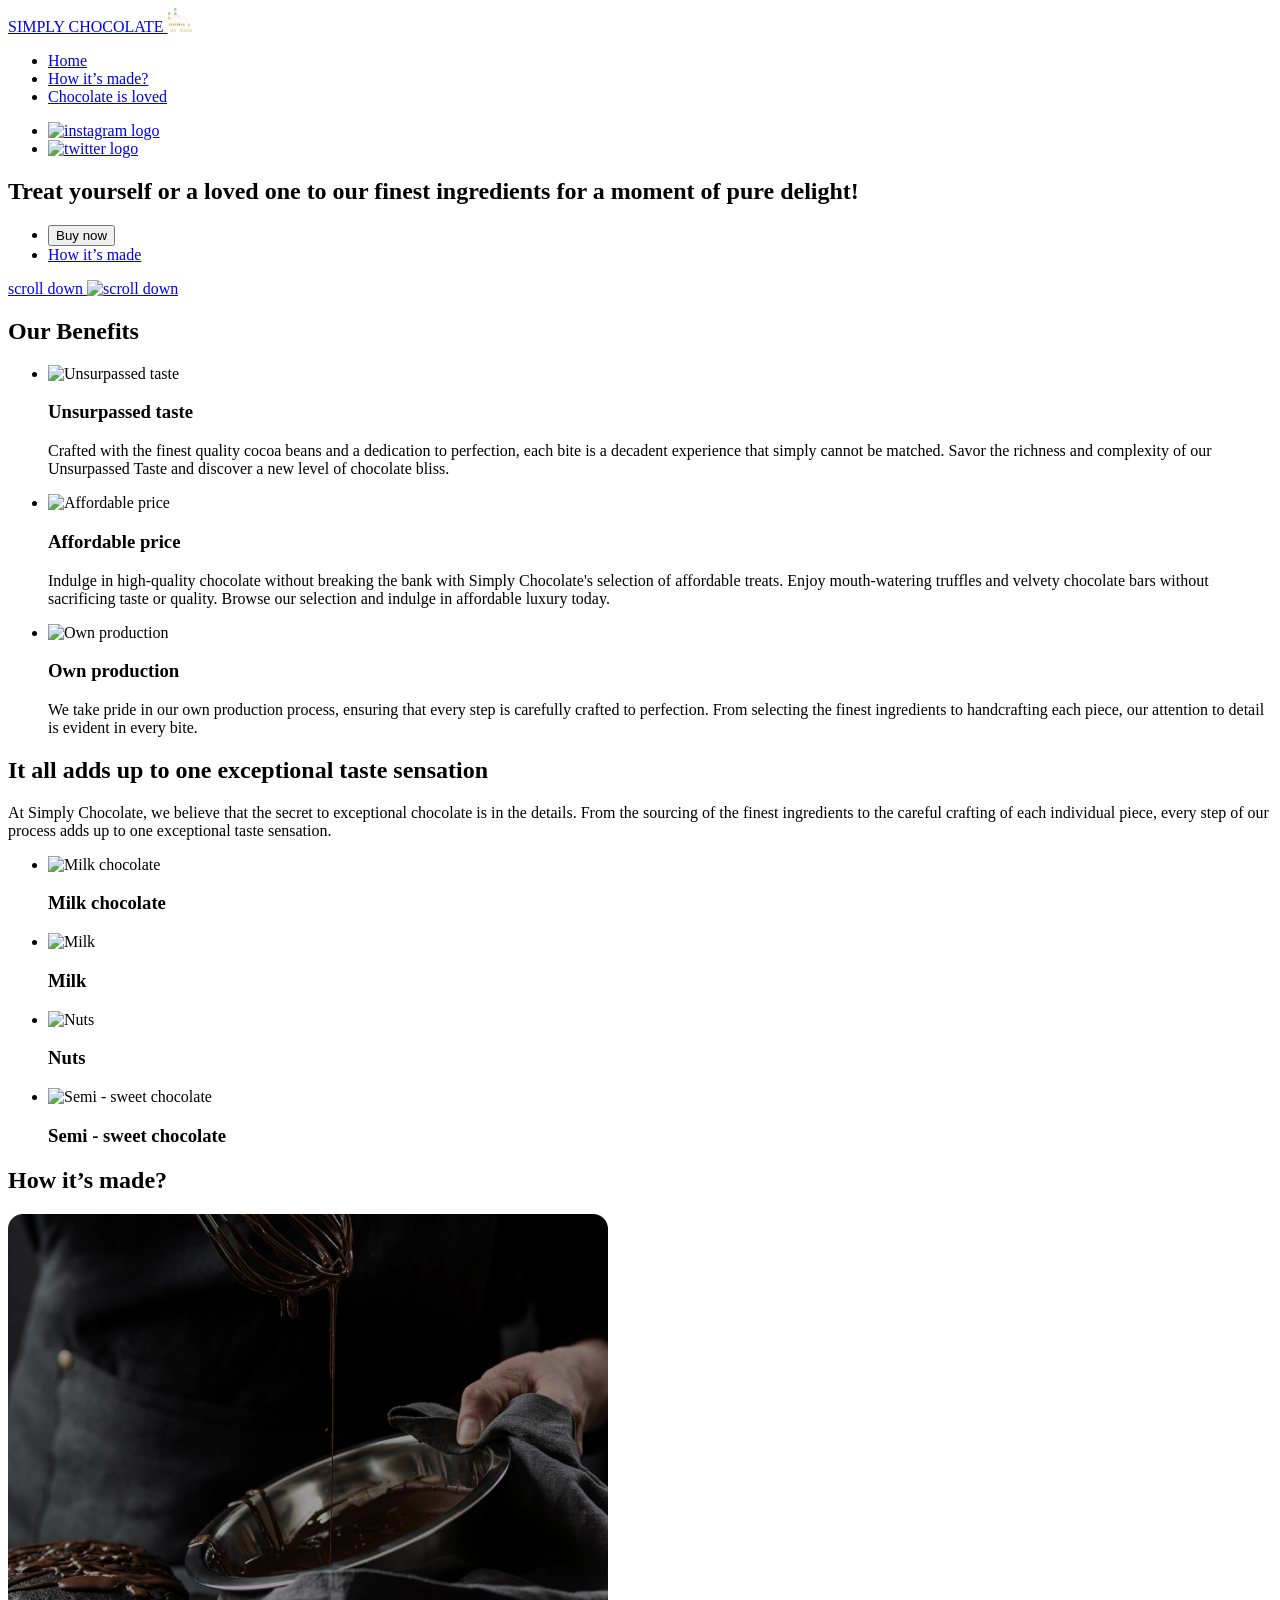
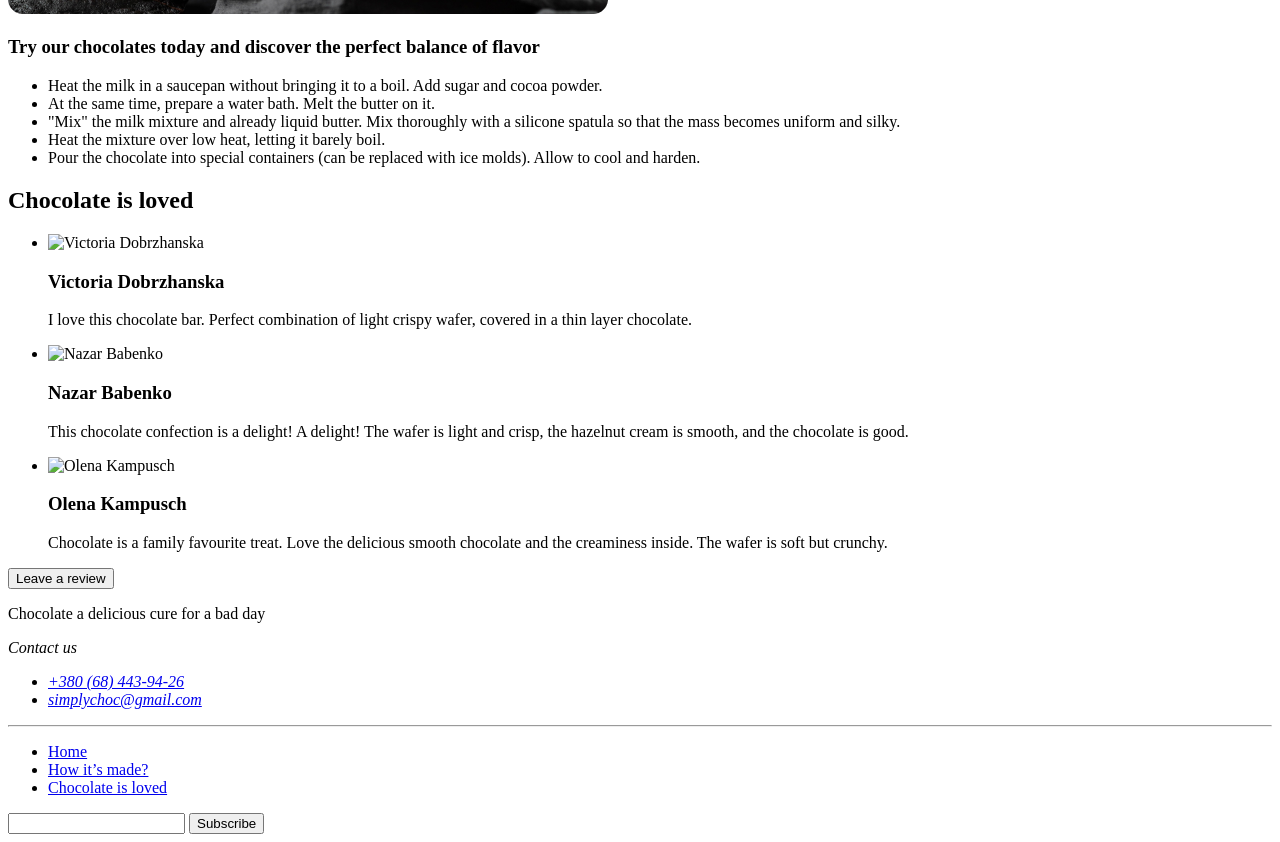
==== index.html @ 52717687 "init" ====
<!DOCTYPE html>
<html lang="en">
<head>
    <meta charset="UTF-8">
    <meta name="viewport" content="width=device-width, initial-scale=1.0">
    <title>Simply Chocolate</title>
</head>
<body>
    <!-- #region header -->
    <header>
        <nav>
            <a href="./index.html">
                SIMPLY CHOCOLATE
                <img src="./docs/html_tree.png" height="24" width="24" alt="logo">
            </a>
        
            <ul>
                <li>
                    <a href="#">Home</a>
                </li>
                <li>
                    <a href="#made">How it’s made?</a>
                </li>
                <li>
                    <a href="#loved">Chocolate is loved</a>
                </li>
            </ul>
        </nav>

        <ul>
            <li>
                <a href="https://www.instagram.com/" target="_blank">
                    <img src="" alt="instagram logo" height="24" width="24">
                </a>
            </li>
            <li>
                <a href="https://twitter.com/" target="_blank">
                    <img src="" alt="twitter logo" height="24" width="24">
                </a>
            </li>
        </ul>
    </header>
    <!-- #endregion header -->
    
    <main>
        <!-- #region hero -->
        <section>
            <h1>
                Treat yourself or a loved one to our finest ingredients for a moment of pure delight!
            </h1>
            <ul>
                <li>
                    <button type="button">Buy now</button>
                </li>
                <li>
                    <a href="#">How it’s made</a>
                </li>
            </ul>
            <a href="#">scroll down <img src="" alt="scroll down"></a>


        </section>
        <!-- #endregion hero -->

        <!-- #region benefits -->
        <section>
            <h2>
                Our Benefits
            </h2>
            <ul>
                <li>
                    <img src="#" alt="Unsurpassed taste" height="32" width="32">
                    <h3>Unsurpassed taste</h3>
                    <p>
                        Crafted with the finest quality cocoa beans and a dedication to perfection, each bite is a decadent experience that simply cannot be matched. Savor the richness and complexity of our Unsurpassed Taste and discover a new level of chocolate bliss.
                    </p>
                </li>
                <li>
                    <img src="#" alt="Affordable price" height="32" width="32">
                    <h3>Affordable price</h3>
                    <p>
                        Indulge in high-quality chocolate without breaking the bank with Simply Chocolate's selection of affordable treats. Enjoy mouth-watering truffles and velvety chocolate bars without sacrificing taste or quality. Browse our selection and indulge in affordable luxury today.
                    </p>
                </li>
                <li>
                    <img src="#" alt="Own production" height="32" width="32">
                    <h3>Own production</h3>
                    <p>
                        We take pride in our own production process, ensuring that every step is carefully crafted to perfection. From selecting the finest ingredients to handcrafting each piece, our attention to detail is evident in every bite.
                    </p>
                </li>
            </ul>
        </section>
        <!-- #endregion benefits -->

        <!-- #region sensation -->
        <section>
            <h2>
                It all adds up to one exceptional taste sensation 
            </h2>
            <p>
                At Simply Chocolate, we believe that the secret to exceptional chocolate is in the details. From the sourcing of the finest ingredients to the careful crafting of each individual piece, every step of our process adds up to one exceptional taste sensation.
            </p>
            <ul>
                <li>
                    <img src="" alt="Milk chocolate ">
                    <h3>
                        Milk chocolate 
                    </h3>
                </li>
                <li>
                    <img src="" alt="Milk">
                    <h3>
                        Milk
                    </h3>
                </li>
                <li>
                    <img src="" alt="Nuts">
                    <h3>
                        Nuts
                    </h3>
                </li>
                <li>
                    <img src="" alt="Semi - sweet chocolate">
                    <h3>
                        Semi - sweet chocolate
                    </h3>
                </li>
            </ul>
        </section>
        <!-- #endregion sensation -->

        <!-- #region made -->
        <section id="made">
            <h2>
                How it’s made?
            </h2>
            <img src="./images/made/how-its-made.jpg" alt="How it’s made?" width="600" height="400">
            <h3>
                Try  our chocolates today and discover the perfect balance of flavor
            </h3>
            <ul>
                <li>
                    Heat the milk in a saucepan without bringing it to a boil. Add sugar and cocoa powder.
                </li>
                <li>
                    At the same time, prepare a water bath. Melt the butter on it.
                </li>
                <li>
                    "Mix" the milk mixture and already liquid butter. Mix thoroughly with a silicone spatula so that the mass becomes uniform and silky.
                </li>
                <li>
                    Heat the mixture over low heat, letting it barely boil.
                </li>
                <li>
                    Pour the chocolate into special containers (can be replaced with ice molds). Allow to cool and harden.
                </li>
            </ul>
        </section>
        <!-- #endregion made -->

        <!-- #region feedback -->
        <section id="loved">
            <h2>
                Chocolate is loved
            </h2>
            <ul>
                <li>
                    <img src="" alt="Victoria Dobrzhanska">
                    <h3>Victoria Dobrzhanska</h3>
                    <p>
                        I love this chocolate bar. Perfect combination of light crispy wafer, covered in a thin layer chocolate.
                    </p>
                </li>
                <li>
                    <img src="" alt="Nazar Babenko">
                    <h3>Nazar Babenko</h3>
                    <p>
                        This chocolate confection is a delight! A delight! The wafer is light and crisp, the hazelnut cream is smooth, and the chocolate is good.
                    </p>
                </li>
                <li>
                    <img src="./images/feedback/olena-kampusch.png" alt="Olena Kampusch">
                    <h3>Olena Kampusch</h3>
                    <p>
                        Chocolate is a family favourite treat. Love the delicious smooth chocolate and the creaminess inside. The wafer is soft but crunchy.
                    </p>
                </li>
            </ul>

            <button type="button">
                Leave  a review
            </button>
        </section>
        <!-- #endregion feedback -->
    </main>

    <!-- #region footer -->
    <footer>
        <p>
            Chocolate a delicious cure for a bad day
        </p>
        <address>
            <p>
                Contact us
            </p>
            <ul>
                <li>
                    <a href="tel:+380684439426">+380 (68) 443-94-26</a>
                </li>
                <li>
                    <a href="mailto:simplychoc@gmail.com">simplychoc@gmail.com</a>
                </li>
            </ul>
        </address>
        <hr>
        <ul>
            <li>
                <a href="#">Home</a>
            </li>
            <li>
                <a href="#">How it’s made?</a>
            </li>
            <li>
                <a href="#">Chocolate is loved</a>
            </li>
        </ul>

        <form>
            <input type="email">
            <button type="submit">Subscribe</button>
        </form>
        
    </footer>
    <!-- #endregion footer -->
</body>
</html>
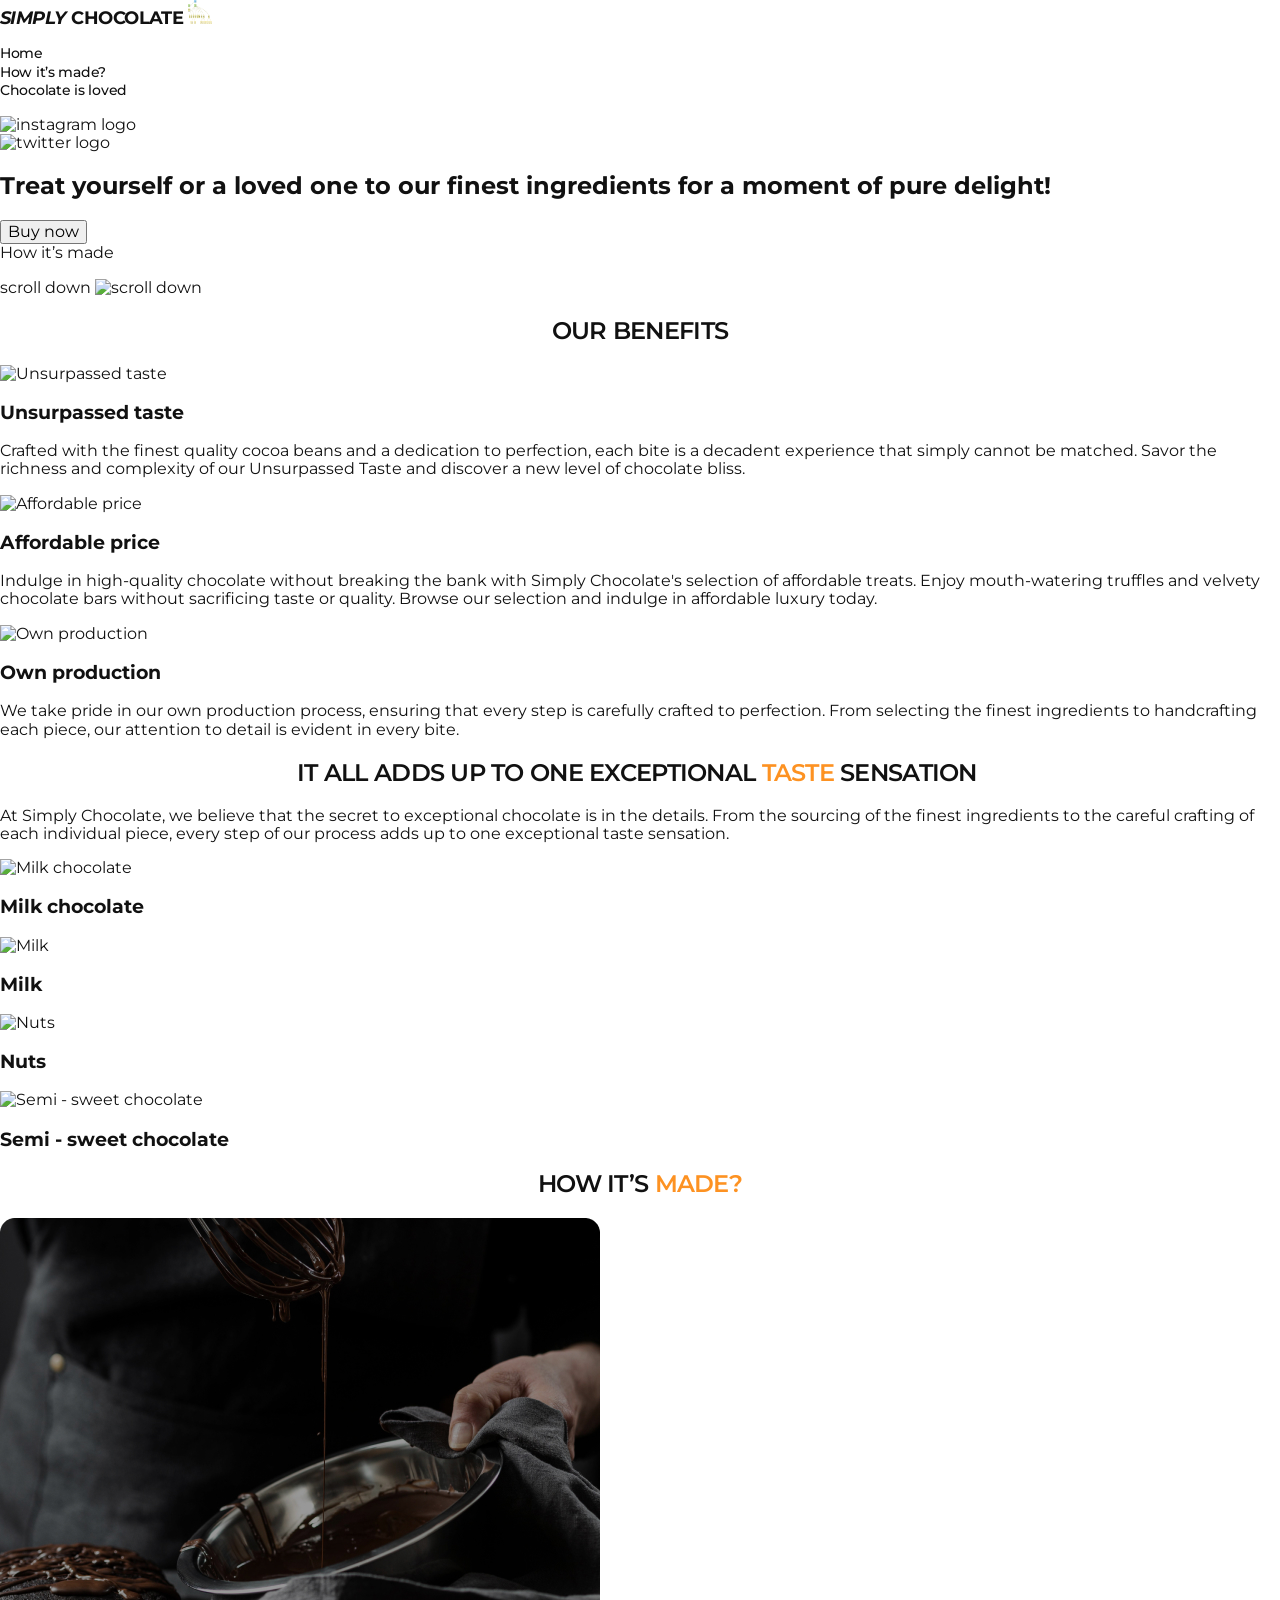
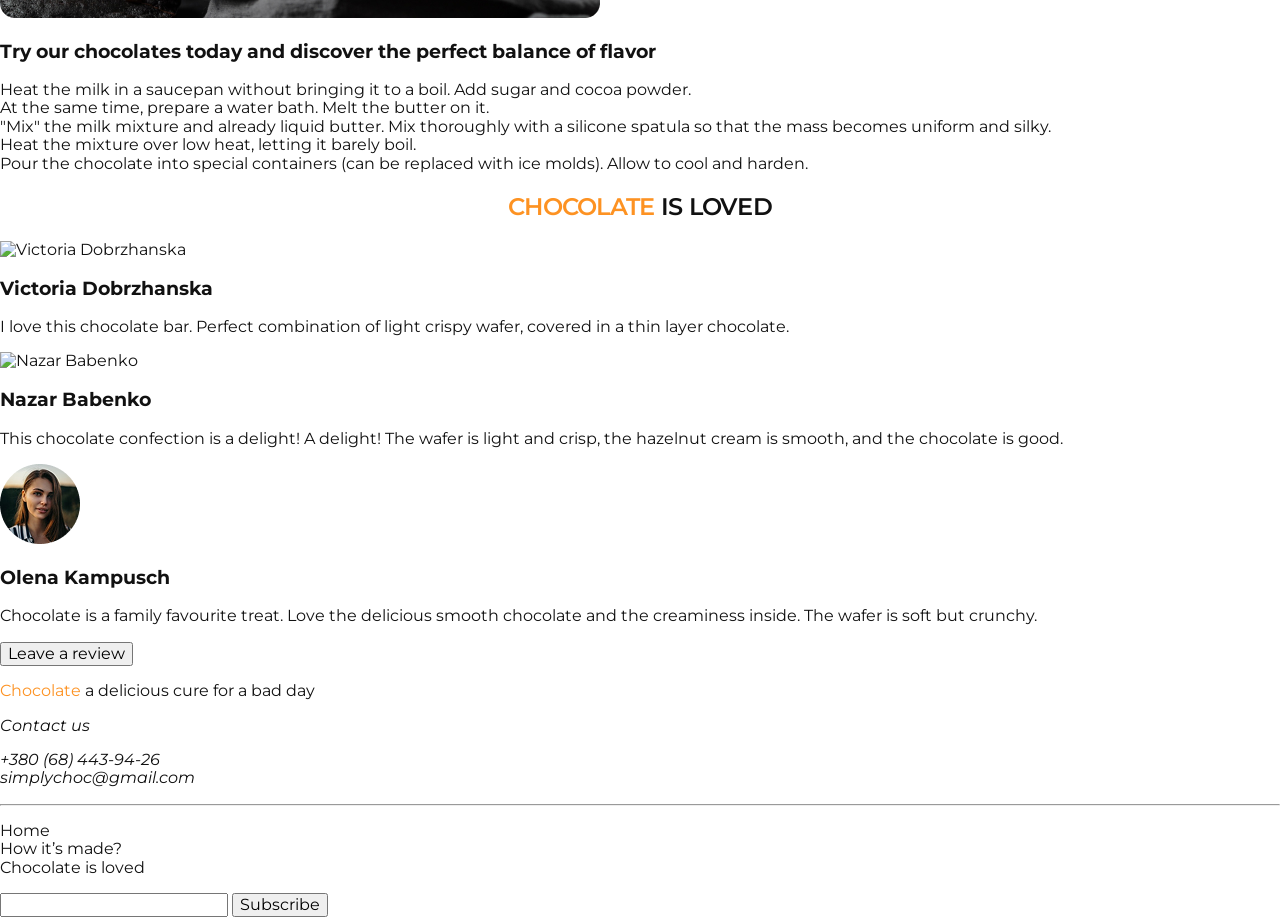
==== commit 2510c3db: "init" ====
--- a/index.html
+++ b/index.html
@@ -4,37 +4,42 @@
     <meta charset="UTF-8">
     <meta name="viewport" content="width=device-width, initial-scale=1.0">
     <title>Simply Chocolate</title>
+    <link rel="preconnect" href="https://fonts.googleapis.com">
+    <link rel="preconnect" href="https://fonts.gstatic.com" crossorigin>
+    <link href="https://fonts.googleapis.com/css2?family=Montserrat:ital,wght@0,100..900;1,100..900&display=swap" rel="stylesheet">
+    <link rel="stylesheet" href="https://cdnjs.cloudflare.com/ajax/libs/modern-normalize/3.0.1/modern-normalize.min.css" integrity="sha512-q6WgHqiHlKyOqslT/lgBgodhd03Wp4BEqKeW6nNtlOY4quzyG3VoQKFrieaCeSnuVseNKRGpGeDU3qPmabCANg==" crossorigin="anonymous" referrerpolicy="no-referrer" />
+    <link rel="stylesheet" href="./style/styles.css">
 </head>
 <body>
     <!-- #region header -->
-    <header>
-        <nav>
-            <a href="./index.html">
-                SIMPLY CHOCOLATE
+    <header class="page-header">
+        <nav class="page-nav">
+            <a href="./index.html" class="logo-link">
+                <span class="accent-italic">SIMPLY</span> CHOCOLATE
                 <img src="./docs/html_tree.png" height="24" width="24" alt="logo">
             </a>
         
-            <ul>
-                <li>
-                    <a href="#">Home</a>
-                </li>
-                <li>
-                    <a href="#made">How it’s made?</a>
-                </li>
-                <li>
-                    <a href="#loved">Chocolate is loved</a>
+            <ul class="nav-list">
+                <li class="nav-list-item">
+                    <a href="#" class="nav-item-link">Home</a>
+                </li>
+                <li class="nav-list-item">
+                    <a href="#made" class="nav-item-link">How it’s made?</a>
+                </li>
+                <li class="nav-list-item">
+                    <a href="#loved" class="nav-item-link">Chocolate is loved</a>
                 </li>
             </ul>
         </nav>
 
-        <ul>
-            <li>
-                <a href="https://www.instagram.com/" target="_blank">
+        <ul class="social-list">
+            <li class="social-list-item">
+                <a href="https://www.instagram.com/" target="_blank" class="social-item-link">
                     <img src="" alt="instagram logo" height="24" width="24">
                 </a>
             </li>
-            <li>
-                <a href="https://twitter.com/" target="_blank">
+            <li class="social-list-item">
+                <a href="https://twitter.com/" target="_blank" class="social-item-link">
                     <img src="" alt="twitter logo" height="24" width="24">
                 </a>
             </li>
@@ -44,11 +49,14 @@
     
     <main>
         <!-- #region hero -->
-        <section>
-            <h1>
+        <section class="hero-section">
+            <h1 
+                id="title-general" 
+                class="main-title"
+            >
                 Treat yourself or a loved one to our finest ingredients for a moment of pure delight!
             </h1>
-            <ul>
+            <ul class="hero-actions-list">
                 <li>
                     <button type="button">Buy now</button>
                 </li>
@@ -64,10 +72,10 @@
 
         <!-- #region benefits -->
         <section>
-            <h2>
+            <h2 class="section-title">
                 Our Benefits
             </h2>
-            <ul>
+            <ul class="brown-list">
                 <li>
                     <img src="#" alt="Unsurpassed taste" height="32" width="32">
                     <h3>Unsurpassed taste</h3>
@@ -94,33 +102,33 @@
         <!-- #endregion benefits -->
 
         <!-- #region sensation -->
-        <section>
-            <h2>
-                It all adds up to one exceptional taste sensation 
-            </h2>
-            <p>
+        <section class="sensation">
+            <h2 class="section-title">
+                It all adds up to one exceptional <span class="accent">taste</span> sensation 
+            </h2>
+            <p class="sensation-description">
                 At Simply Chocolate, we believe that the secret to exceptional chocolate is in the details. From the sourcing of the finest ingredients to the careful crafting of each individual piece, every step of our process adds up to one exceptional taste sensation.
             </p>
-            <ul>
-                <li>
+            <ul class="sensation-list">
+                <li class="sensation-list-item">
                     <img src="" alt="Milk chocolate ">
                     <h3>
                         Milk chocolate 
                     </h3>
                 </li>
-                <li>
+                <li class="sensation-list-item">
                     <img src="" alt="Milk">
                     <h3>
                         Milk
                     </h3>
                 </li>
-                <li>
+                <li class="sensation-list-item">
                     <img src="" alt="Nuts">
                     <h3>
                         Nuts
                     </h3>
                 </li>
-                <li>
+                <li class="sensation-list-item">
                     <img src="" alt="Semi - sweet chocolate">
                     <h3>
                         Semi - sweet chocolate
@@ -132,8 +140,8 @@
 
         <!-- #region made -->
         <section id="made">
-            <h2>
-                How it’s made?
+            <h2  class="section-title">
+                How it’s <span class="accent">made?</span>
             </h2>
             <img src="./images/made/how-its-made.jpg" alt="How it’s made?" width="600" height="400">
             <h3>
@@ -161,8 +169,8 @@
 
         <!-- #region feedback -->
         <section id="loved">
-            <h2>
-                Chocolate is loved
+            <h2  class="section-title">
+                <span class="accent">Chocolate</span> is loved
             </h2>
             <ul>
                 <li>
@@ -198,7 +206,7 @@
     <!-- #region footer -->
     <footer>
         <p>
-            Chocolate a delicious cure for a bad day
+            <span class="accent">Chocolate</span> a delicious cure for a bad day
         </p>
         <address>
             <p>
--- a/style/styles.css
+++ b/style/styles.css
@@ -0,0 +1,114 @@
+/* font-family: "Montserrat", sans-serif; */
+
+/* common */
+
+* {
+    box-sizing: border-box; 
+}
+
+body {
+    font-family: "Montserrat", sans-serif;
+    color: #111;
+}
+
+button {
+    font-family: inherit;
+    cursor: pointer;
+}
+
+a {
+    color: inherit;
+    text-decoration: none;
+}
+
+ul {
+    list-style-type: none;
+    padding: 0;
+}
+
+.section-title {
+    font-weight: 600;
+    font-size: 24px;
+    line-height: 1.16;
+    letter-spacing: -0.03em;
+    text-transform: uppercase;
+    text-align: center;
+}
+
+.accent {
+    color: #FD9222; 
+}
+
+.accent-italic {
+    font-style: italic;
+}
+
+
+
+/* common */
+
+/* #region header */
+
+.page-header {
+    
+}
+
+.page-nav {
+    
+}
+
+.logo-link {
+    font-weight: 700;
+    font-size: 18px;
+    line-height: 1.12;
+    letter-spacing: -0.03em;
+}
+
+.nav-list {
+
+}
+
+.nav-list-item {
+    
+}
+
+.nav-item-link {
+    font-weight: 500;
+    font-size: 14px;
+    line-height: 1.14;
+    letter-spacing: -0.02em;
+}
+
+.nav-item-link:hover,
+.nav-item-link:focus {
+    color: #FD9222;
+}
+
+.social-list {
+
+}
+
+.social-list-item {
+
+}
+.social-item-link {
+
+}
+
+/* #endregion header */
+
+/* #region hero */
+
+.hero-section {
+
+}
+
+.main-title {
+    
+}
+
+.hero-actions-list {
+
+}
+
+/* #endregion hero */
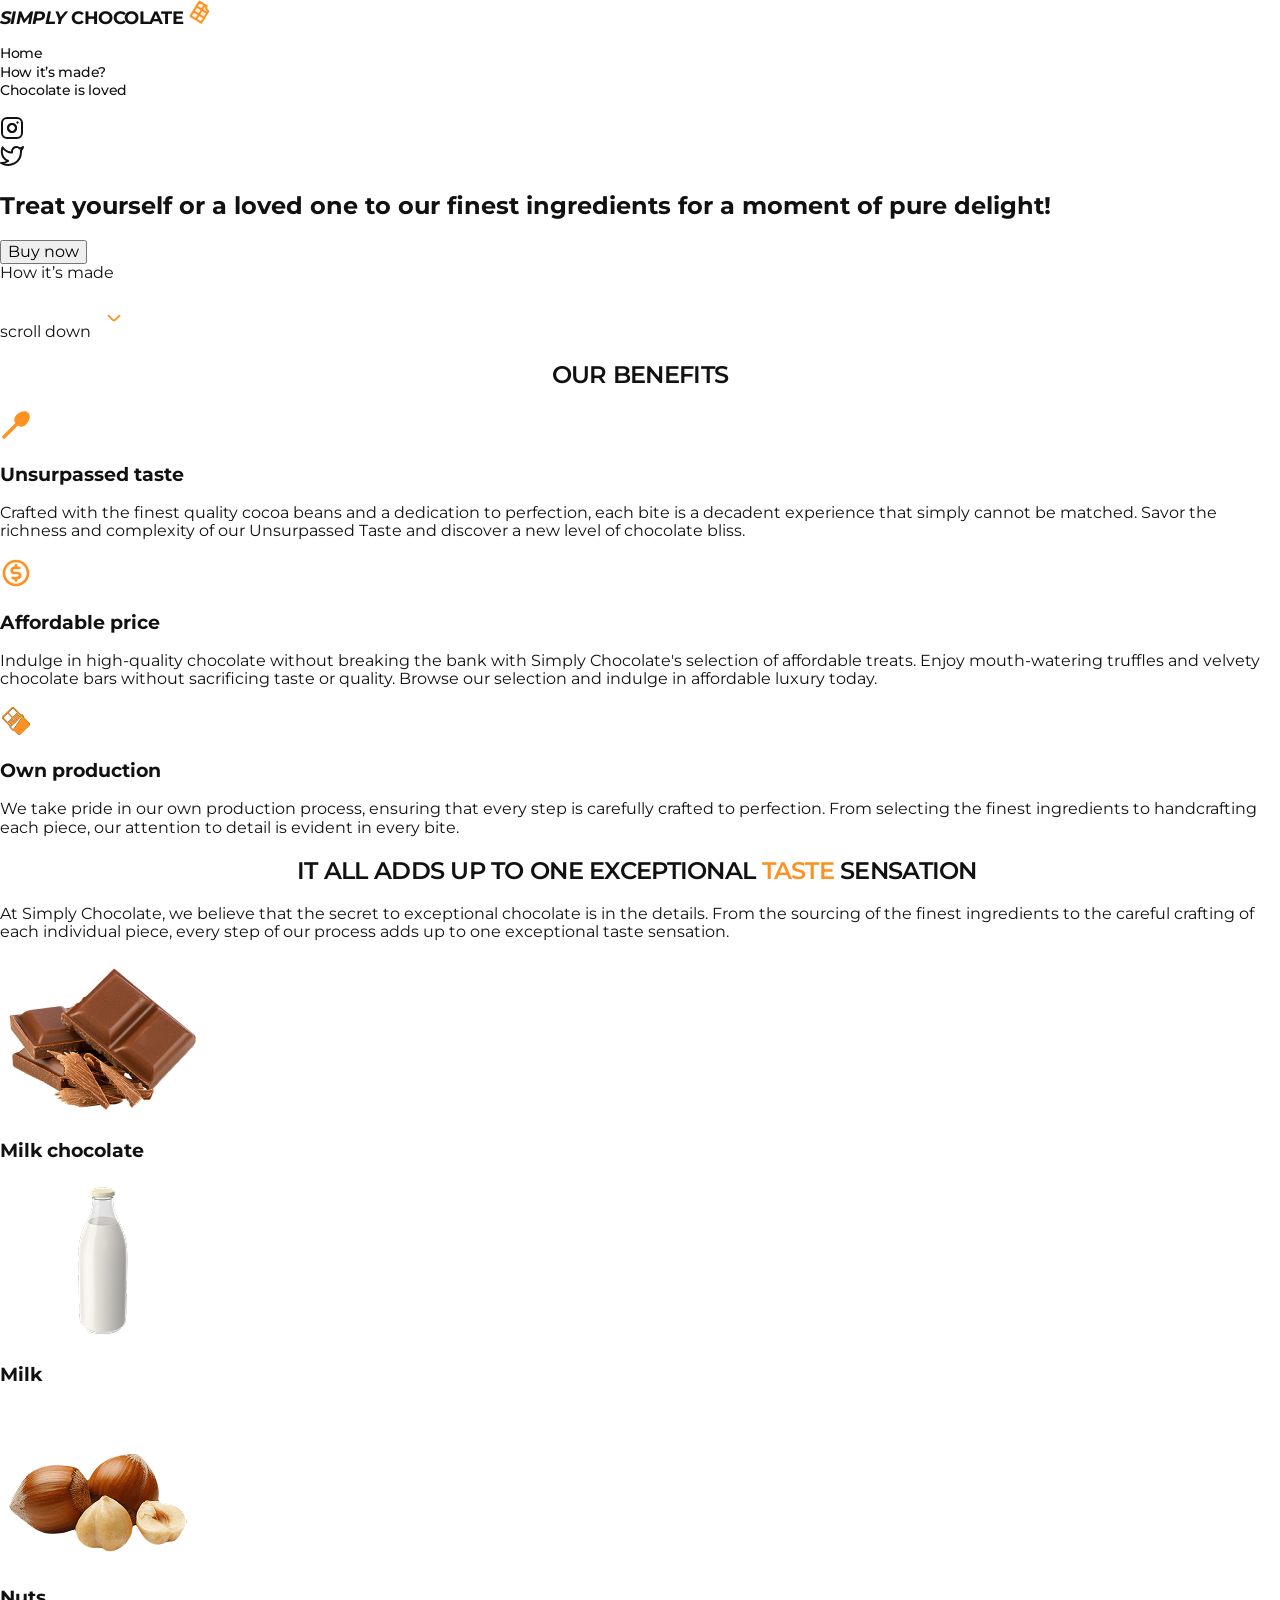
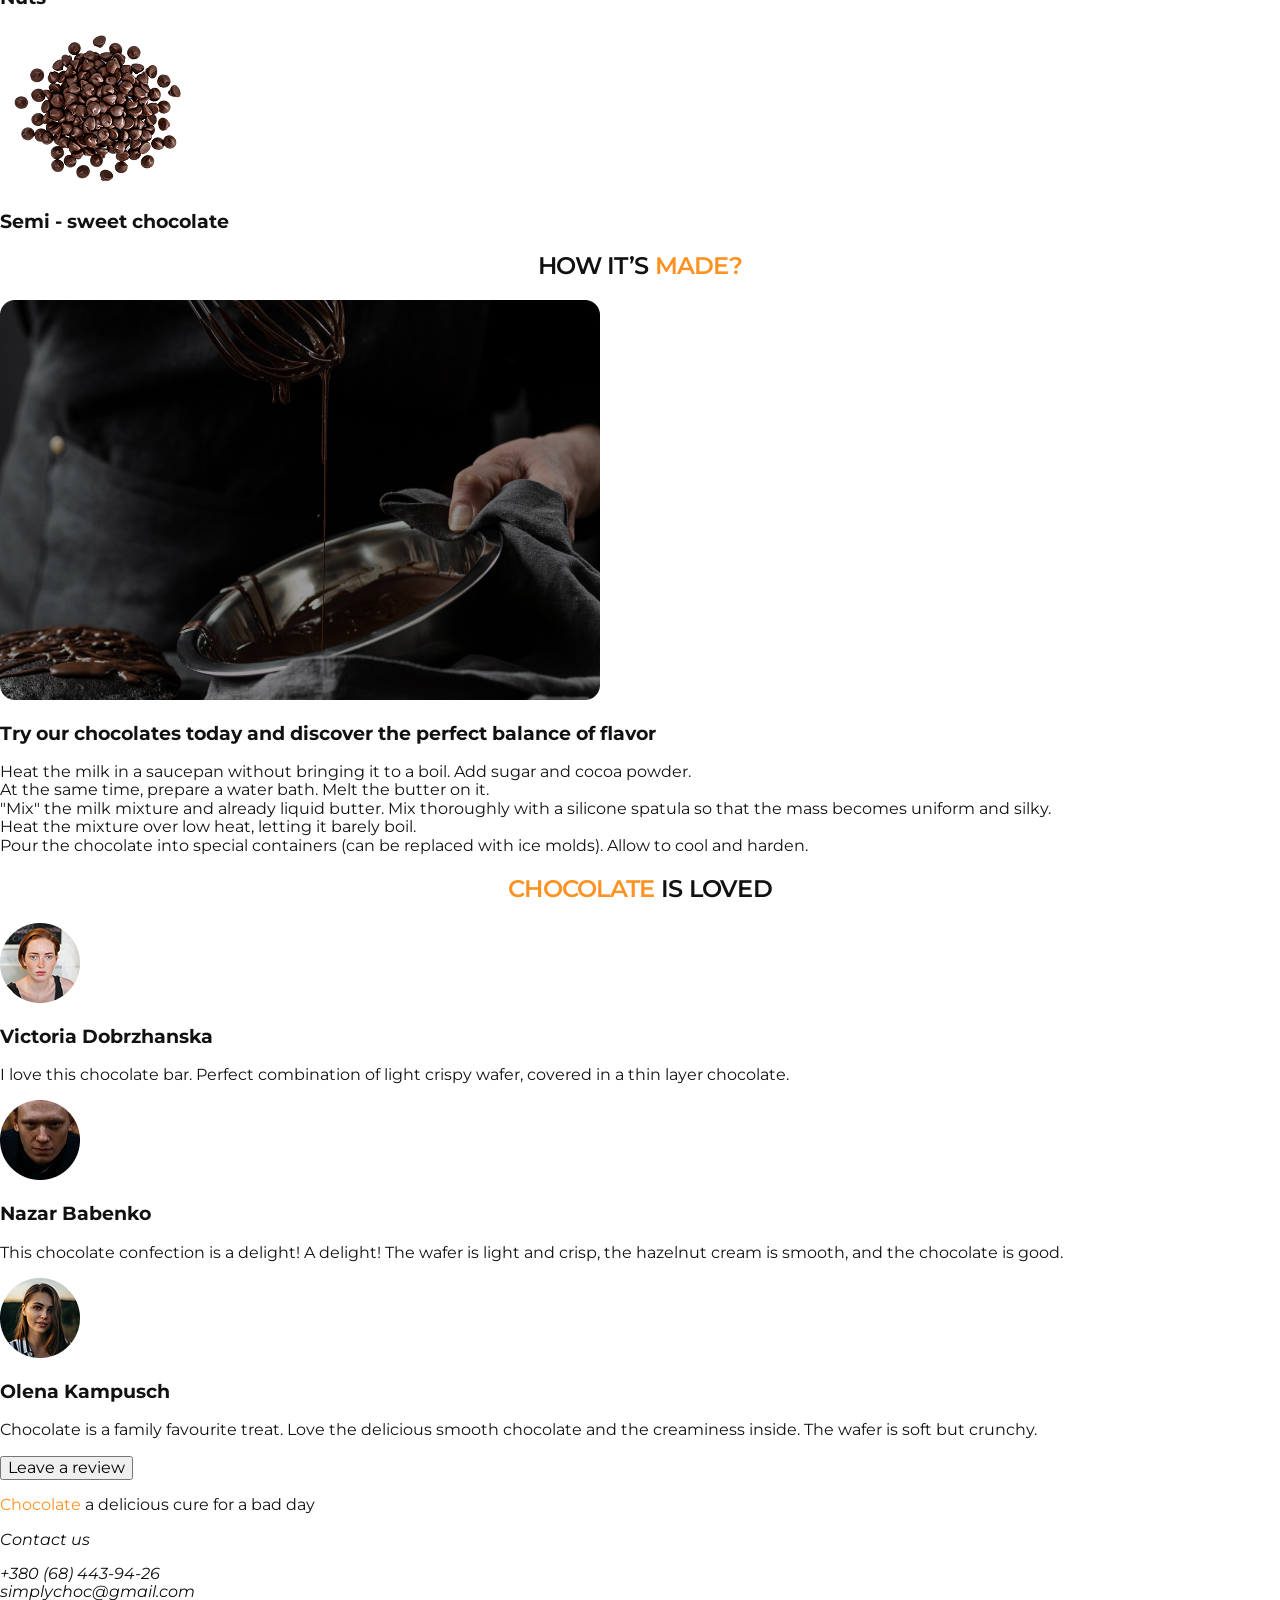
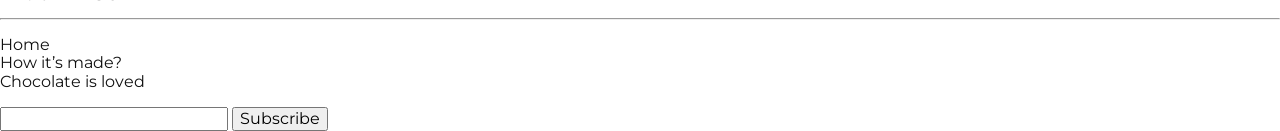
==== commit e77a9227: "inikt" ====
--- a/index.html
+++ b/index.html
@@ -16,7 +16,7 @@
         <nav class="page-nav">
             <a href="./index.html" class="logo-link">
                 <span class="accent-italic">SIMPLY</span> CHOCOLATE
-                <img src="./docs/html_tree.png" height="24" width="24" alt="logo">
+                <img src="./images/icons/logo.svg" height="24" width="24" alt="logo">
             </a>
         
             <ul class="nav-list">
@@ -35,12 +35,12 @@
         <ul class="social-list">
             <li class="social-list-item">
                 <a href="https://www.instagram.com/" target="_blank" class="social-item-link">
-                    <img src="" alt="instagram logo" height="24" width="24">
+                    <img src="./images/icons/instagram.svg" alt="instagram logo" height="24" width="24">
                 </a>
             </li>
             <li class="social-list-item">
                 <a href="https://twitter.com/" target="_blank" class="social-item-link">
-                    <img src="" alt="twitter logo" height="24" width="24">
+                    <img src="./images/icons/twitter.svg" alt="twitter logo" height="24" width="24">
                 </a>
             </li>
         </ul>
@@ -64,7 +64,7 @@
                     <a href="#">How it’s made</a>
                 </li>
             </ul>
-            <a href="#">scroll down <img src="" alt="scroll down"></a>
+            <a href="#">scroll down <img src="./images/icons/scroll-down.svg" alt="scroll down"></a>
 
 
         </section>
@@ -77,21 +77,21 @@
             </h2>
             <ul class="brown-list">
                 <li>
-                    <img src="#" alt="Unsurpassed taste" height="32" width="32">
+                    <img src="./images/icons/spoon.svg" alt="Unsurpassed taste" height="32" width="32">
                     <h3>Unsurpassed taste</h3>
                     <p>
                         Crafted with the finest quality cocoa beans and a dedication to perfection, each bite is a decadent experience that simply cannot be matched. Savor the richness and complexity of our Unsurpassed Taste and discover a new level of chocolate bliss.
                     </p>
                 </li>
                 <li>
-                    <img src="#" alt="Affordable price" height="32" width="32">
+                    <img src="./images/icons/coin.svg" alt="Affordable price" height="32" width="32">
                     <h3>Affordable price</h3>
                     <p>
                         Indulge in high-quality chocolate without breaking the bank with Simply Chocolate's selection of affordable treats. Enjoy mouth-watering truffles and velvety chocolate bars without sacrificing taste or quality. Browse our selection and indulge in affordable luxury today.
                     </p>
                 </li>
                 <li>
-                    <img src="#" alt="Own production" height="32" width="32">
+                    <img src="./images/icons/chocolate-bar.svg" alt="Own production" height="32" width="32">
                     <h3>Own production</h3>
                     <p>
                         We take pride in our own production process, ensuring that every step is carefully crafted to perfection. From selecting the finest ingredients to handcrafting each piece, our attention to detail is evident in every bite.
@@ -111,25 +111,25 @@
             </p>
             <ul class="sensation-list">
                 <li class="sensation-list-item">
-                    <img src="" alt="Milk chocolate ">
+                    <img src="./images/sensation/white-chocolate.png" alt="Milk chocolate ">
                     <h3>
                         Milk chocolate 
                     </h3>
                 </li>
                 <li class="sensation-list-item">
-                    <img src="" alt="Milk">
+                    <img src="./images/sensation/milk.png" alt="Milk">
                     <h3>
                         Milk
                     </h3>
                 </li>
                 <li class="sensation-list-item">
-                    <img src="" alt="Nuts">
+                    <img src="./images/sensation/nut.png" alt="Nuts">
                     <h3>
                         Nuts
                     </h3>
                 </li>
                 <li class="sensation-list-item">
-                    <img src="" alt="Semi - sweet chocolate">
+                    <img src="./images/sensation/chocolate-bar.png" alt="Semi - sweet chocolate">
                     <h3>
                         Semi - sweet chocolate
                     </h3>
@@ -143,7 +143,7 @@
             <h2  class="section-title">
                 How it’s <span class="accent">made?</span>
             </h2>
-            <img src="./images/made/how-its-made.jpg" alt="How it’s made?" width="600" height="400">
+            <img src="./images/made/made.jpg" alt="How it’s made?" width="600" height="400">
             <h3>
                 Try  our chocolates today and discover the perfect balance of flavor
             </h3>
@@ -174,21 +174,21 @@
             </h2>
             <ul>
                 <li>
-                    <img src="" alt="Victoria Dobrzhanska">
+                    <img src="./images/feedback/viktoria.png" alt="Victoria Dobrzhanska">
                     <h3>Victoria Dobrzhanska</h3>
                     <p>
                         I love this chocolate bar. Perfect combination of light crispy wafer, covered in a thin layer chocolate.
                     </p>
                 </li>
                 <li>
-                    <img src="" alt="Nazar Babenko">
+                    <img src="./images/feedback/nazar.png" alt="Nazar Babenko">
                     <h3>Nazar Babenko</h3>
                     <p>
                         This chocolate confection is a delight! A delight! The wafer is light and crisp, the hazelnut cream is smooth, and the chocolate is good.
                     </p>
                 </li>
                 <li>
-                    <img src="./images/feedback/olena-kampusch.png" alt="Olena Kampusch">
+                    <img src="./images/feedback/olena.png" alt="Olena Kampusch">
                     <h3>Olena Kampusch</h3>
                     <p>
                         Chocolate is a family favourite treat. Love the delicious smooth chocolate and the creaminess inside. The wafer is soft but crunchy.
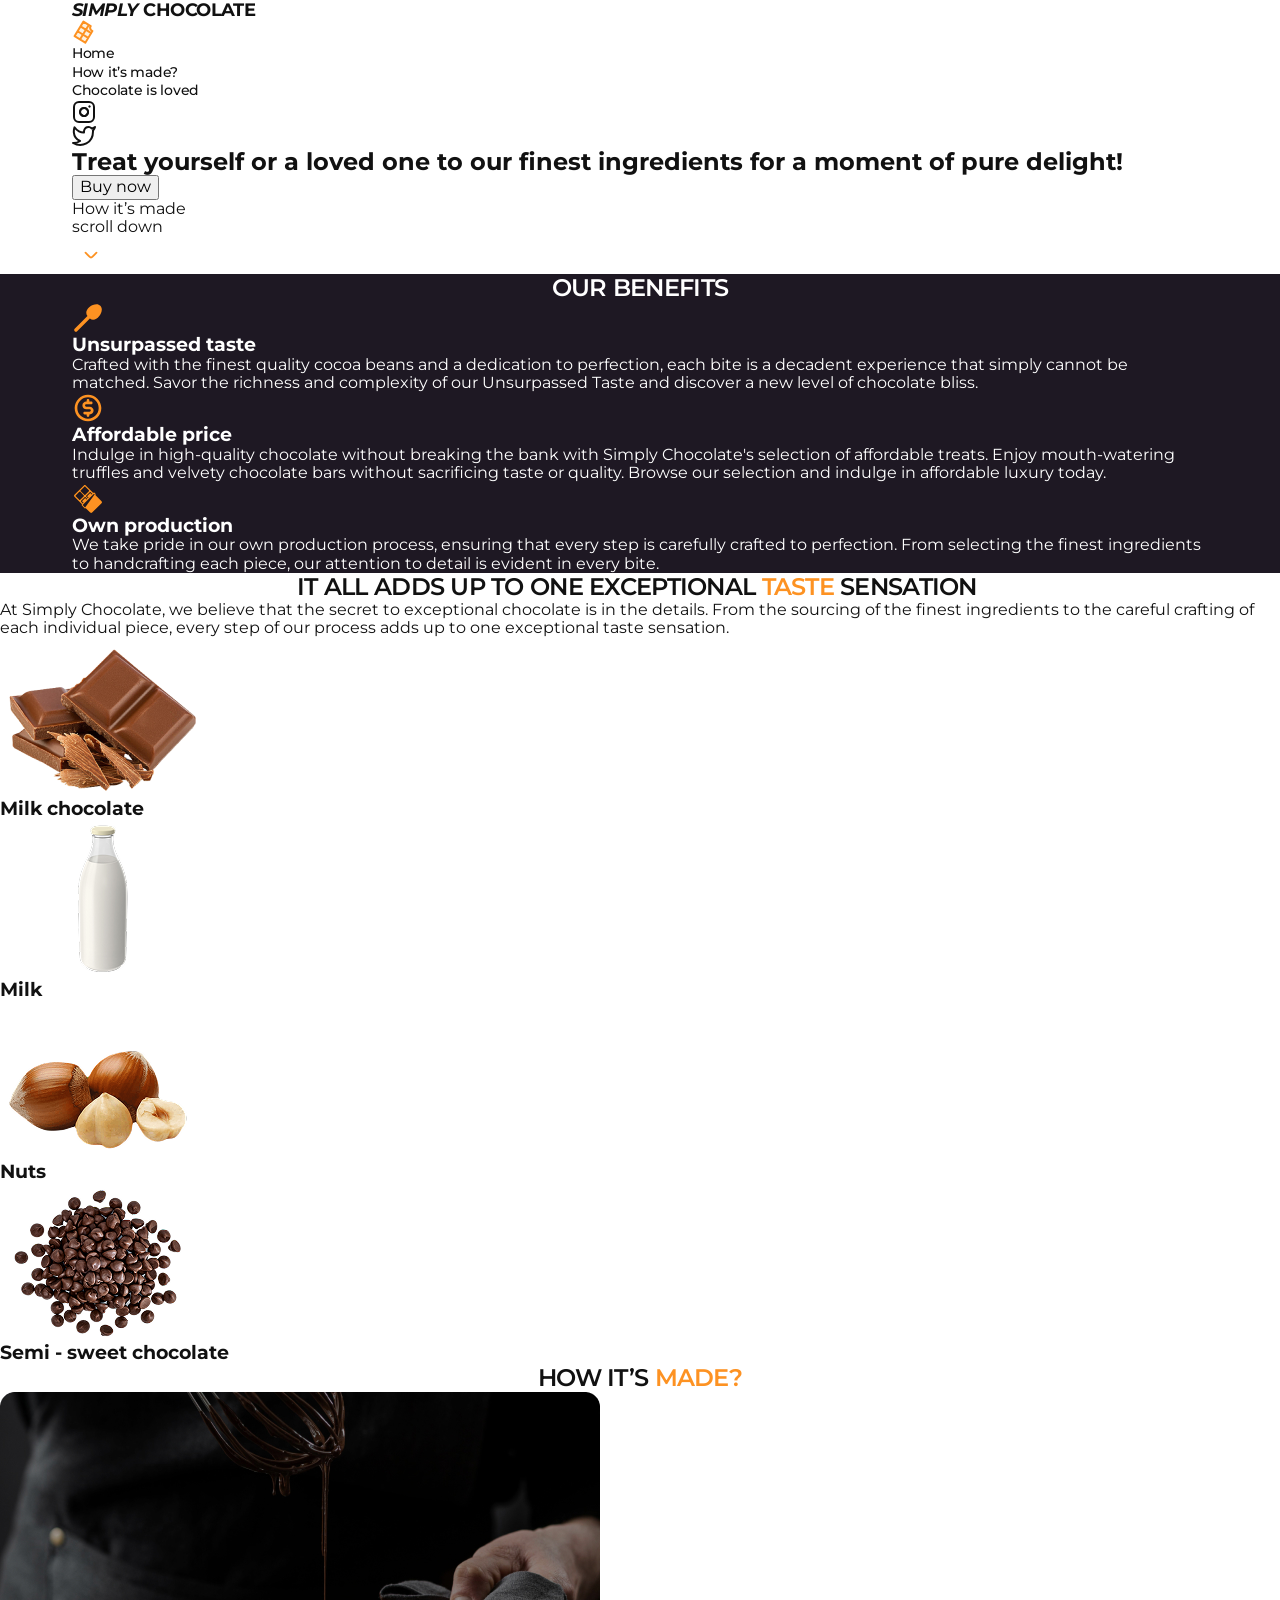
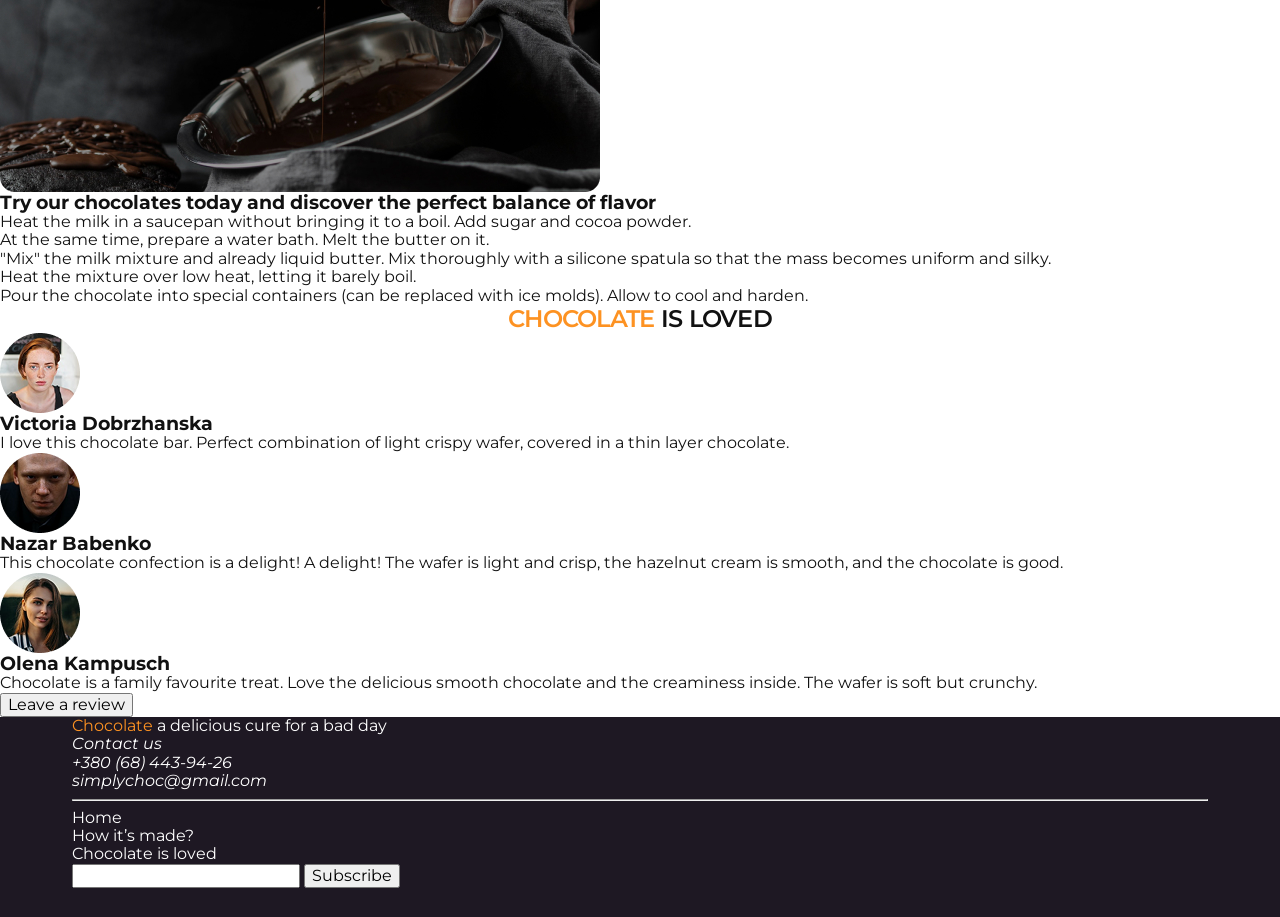
==== commit 842b9bcb: "add readme" ====
--- a/index.html
+++ b/index.html
@@ -13,91 +13,97 @@
 <body>
     <!-- #region header -->
     <header class="page-header">
-        <nav class="page-nav">
-            <a href="./index.html" class="logo-link">
-                <span class="accent-italic">SIMPLY</span> CHOCOLATE
-                <img src="./images/icons/logo.svg" height="24" width="24" alt="logo">
-            </a>
-        
-            <ul class="nav-list">
-                <li class="nav-list-item">
-                    <a href="#" class="nav-item-link">Home</a>
-                </li>
-                <li class="nav-list-item">
-                    <a href="#made" class="nav-item-link">How it’s made?</a>
-                </li>
-                <li class="nav-list-item">
-                    <a href="#loved" class="nav-item-link">Chocolate is loved</a>
-                </li>
-            </ul>
-        </nav>
-
-        <ul class="social-list">
-            <li class="social-list-item">
-                <a href="https://www.instagram.com/" target="_blank" class="social-item-link">
-                    <img src="./images/icons/instagram.svg" alt="instagram logo" height="24" width="24">
+        <div class=" container">
+            <nav class="page-nav">
+                <a href="./index.html" class="logo-link">
+                    <span class="accent-italic">SIMPLY</span> CHOCOLATE
+                    <img src="./images/icons/logo.svg" height="24" width="24" alt="logo">
                 </a>
-            </li>
-            <li class="social-list-item">
-                <a href="https://twitter.com/" target="_blank" class="social-item-link">
-                    <img src="./images/icons/twitter.svg" alt="twitter logo" height="24" width="24">
-                </a>
-            </li>
-        </ul>
+            
+                <ul class="nav-list">
+                    <li class="nav-list-item">
+                        <a href="#" class="nav-item-link">Home</a>
+                    </li>
+                    <li class="nav-list-item">
+                        <a href="#made" class="nav-item-link">How it’s made?</a>
+                    </li>
+                    <li class="nav-list-item">
+                        <a href="#loved" class="nav-item-link">Chocolate is loved</a>
+                    </li>
+                </ul>
+            </nav>
+
+            <ul class="social-list">
+                <li class="social-list-item">
+                    <a href="https://www.instagram.com/" target="_blank" class="social-item-link">
+                        <img src="./images/icons/instagram.svg" alt="instagram logo" height="24" width="24">
+                    </a>
+                </li>
+                <li class="social-list-item">
+                    <a href="https://twitter.com/" target="_blank" class="social-item-link">
+                        <img src="./images/icons/twitter.svg" alt="twitter logo" height="24" width="24">
+                    </a>
+                </li>
+            </ul>
+
+        </div>        
     </header>
     <!-- #endregion header -->
     
     <main>
         <!-- #region hero -->
         <section class="hero-section">
-            <h1 
-                id="title-general" 
-                class="main-title"
-            >
-                Treat yourself or a loved one to our finest ingredients for a moment of pure delight!
-            </h1>
-            <ul class="hero-actions-list">
-                <li>
-                    <button type="button">Buy now</button>
-                </li>
-                <li>
-                    <a href="#">How it’s made</a>
-                </li>
-            </ul>
-            <a href="#">scroll down <img src="./images/icons/scroll-down.svg" alt="scroll down"></a>
-
-
+            <div class="container">
+                <h1 
+                    id="title-general" 
+                    class="main-title"
+                >
+                    Treat yourself or a loved one to our finest ingredients for a moment of pure delight!
+                </h1>
+                <ul class="hero-actions-list">
+                    <li>
+                        <button type="button">Buy now</button>
+                    </li>
+                    <li>
+                        <a href="#">How it’s made</a>
+                    </li>
+                </ul>
+                <a href="#">scroll down <img src="./images/icons/scroll-down.svg" alt="scroll down"></a>
+
+            </div>
         </section>
         <!-- #endregion hero -->
 
         <!-- #region benefits -->
-        <section>
-            <h2 class="section-title">
-                Our Benefits
-            </h2>
-            <ul class="brown-list">
-                <li>
-                    <img src="./images/icons/spoon.svg" alt="Unsurpassed taste" height="32" width="32">
-                    <h3>Unsurpassed taste</h3>
-                    <p>
-                        Crafted with the finest quality cocoa beans and a dedication to perfection, each bite is a decadent experience that simply cannot be matched. Savor the richness and complexity of our Unsurpassed Taste and discover a new level of chocolate bliss.
-                    </p>
-                </li>
-                <li>
-                    <img src="./images/icons/coin.svg" alt="Affordable price" height="32" width="32">
-                    <h3>Affordable price</h3>
-                    <p>
-                        Indulge in high-quality chocolate without breaking the bank with Simply Chocolate's selection of affordable treats. Enjoy mouth-watering truffles and velvety chocolate bars without sacrificing taste or quality. Browse our selection and indulge in affordable luxury today.
-                    </p>
-                </li>
-                <li>
-                    <img src="./images/icons/chocolate-bar.svg" alt="Own production" height="32" width="32">
-                    <h3>Own production</h3>
-                    <p>
-                        We take pride in our own production process, ensuring that every step is carefully crafted to perfection. From selecting the finest ingredients to handcrafting each piece, our attention to detail is evident in every bite.
-                    </p>
-                </li>
-            </ul>
+        <section class="benefits">
+            <div class="container">
+                <h2 class="section-title">
+                    Our Benefits
+                </h2>
+                <ul class="brown-list">
+                    <li>
+                        <img src="./images/icons/spoon.svg" alt="Unsurpassed taste" height="32" width="32">
+                        <h3>Unsurpassed taste</h3>
+                        <p>
+                            Crafted with the finest quality cocoa beans and a dedication to perfection, each bite is a decadent experience that simply cannot be matched. Savor the richness and complexity of our Unsurpassed Taste and discover a new level of chocolate bliss.
+                        </p>
+                    </li>
+                    <li>
+                        <img src="./images/icons/coin.svg" alt="Affordable price" height="32" width="32">
+                        <h3>Affordable price</h3>
+                        <p>
+                            Indulge in high-quality chocolate without breaking the bank with Simply Chocolate's selection of affordable treats. Enjoy mouth-watering truffles and velvety chocolate bars without sacrificing taste or quality. Browse our selection and indulge in affordable luxury today.
+                        </p>
+                    </li>
+                    <li>
+                        <img src="./images/icons/chocolate-bar.svg" alt="Own production" height="32" width="32">
+                        <h3>Own production</h3>
+                        <p>
+                            We take pride in our own production process, ensuring that every step is carefully crafted to perfection. From selecting the finest ingredients to handcrafting each piece, our attention to detail is evident in every bite.
+                        </p>
+                    </li>
+                </ul>
+            </div>
         </section>
         <!-- #endregion benefits -->
 
@@ -204,40 +210,42 @@
     </main>
 
     <!-- #region footer -->
-    <footer>
-        <p>
-            <span class="accent">Chocolate</span> a delicious cure for a bad day
-        </p>
-        <address>
+    <footer class="page-footer">
+        <div class="container">
             <p>
-                Contact us
+                <span class="accent">Chocolate</span> a delicious cure for a bad day
             </p>
+            <address>
+                <p>
+                    Contact us
+                </p>
+                <ul>
+                    <li>
+                        <a href="tel:+380684439426">+380 (68) 443-94-26</a>
+                    </li>
+                    <li>
+                        <a href="mailto:simplychoc@gmail.com">simplychoc@gmail.com</a>
+                    </li>
+                </ul>
+            </address>
+            <hr>
             <ul>
                 <li>
-                    <a href="tel:+380684439426">+380 (68) 443-94-26</a>
-                </li>
-                <li>
-                    <a href="mailto:simplychoc@gmail.com">simplychoc@gmail.com</a>
-                </li>
-            </ul>
-        </address>
-        <hr>
-        <ul>
-            <li>
-                <a href="#">Home</a>
-            </li>
-            <li>
-                <a href="#">How it’s made?</a>
-            </li>
-            <li>
-                <a href="#">Chocolate is loved</a>
-            </li>
-        </ul>
-
-        <form>
-            <input type="email">
-            <button type="submit">Subscribe</button>
-        </form>
+                    <a href="#">Home</a>
+                </li>
+                <li>
+                    <a href="#">How it’s made?</a>
+                </li>
+                <li>
+                    <a href="#">Chocolate is loved</a>
+                </li>
+            </ul>
+
+            <form>
+                <input type="email">
+                <button type="submit">Subscribe</button>
+            </form>
+        </div>
         
     </footer>
     <!-- #endregion footer -->
--- a/style/styles.css
+++ b/style/styles.css
@@ -21,9 +21,32 @@
     text-decoration: none;
 }
 
+h1,
+h2,
+h3,
+h4,
+h5,
+h6,
+p {
+    margin: 0;
+}
+
+img {
+    display: block;
+}
+
 ul {
     list-style-type: none;
     padding: 0;
+    margin: 0;
+}
+
+.container {
+    width: 1166px;
+    margin-left: auto;
+    margin-right: auto;
+    padding-left: 15px;
+    padding-right: 15px;
 }
 
 .section-title {
@@ -111,4 +134,26 @@
 
 }
 
+
+
 /* #endregion hero */
+
+.benefits {
+    background-color: #1E1823;
+    color: #FFFFFF;
+}
+
+.page-footer {
+    background-color: #1E1823;
+    color: #FFFFFF;
+    height: 200px;
+}
+
+
+
+
+
+
+
+
+
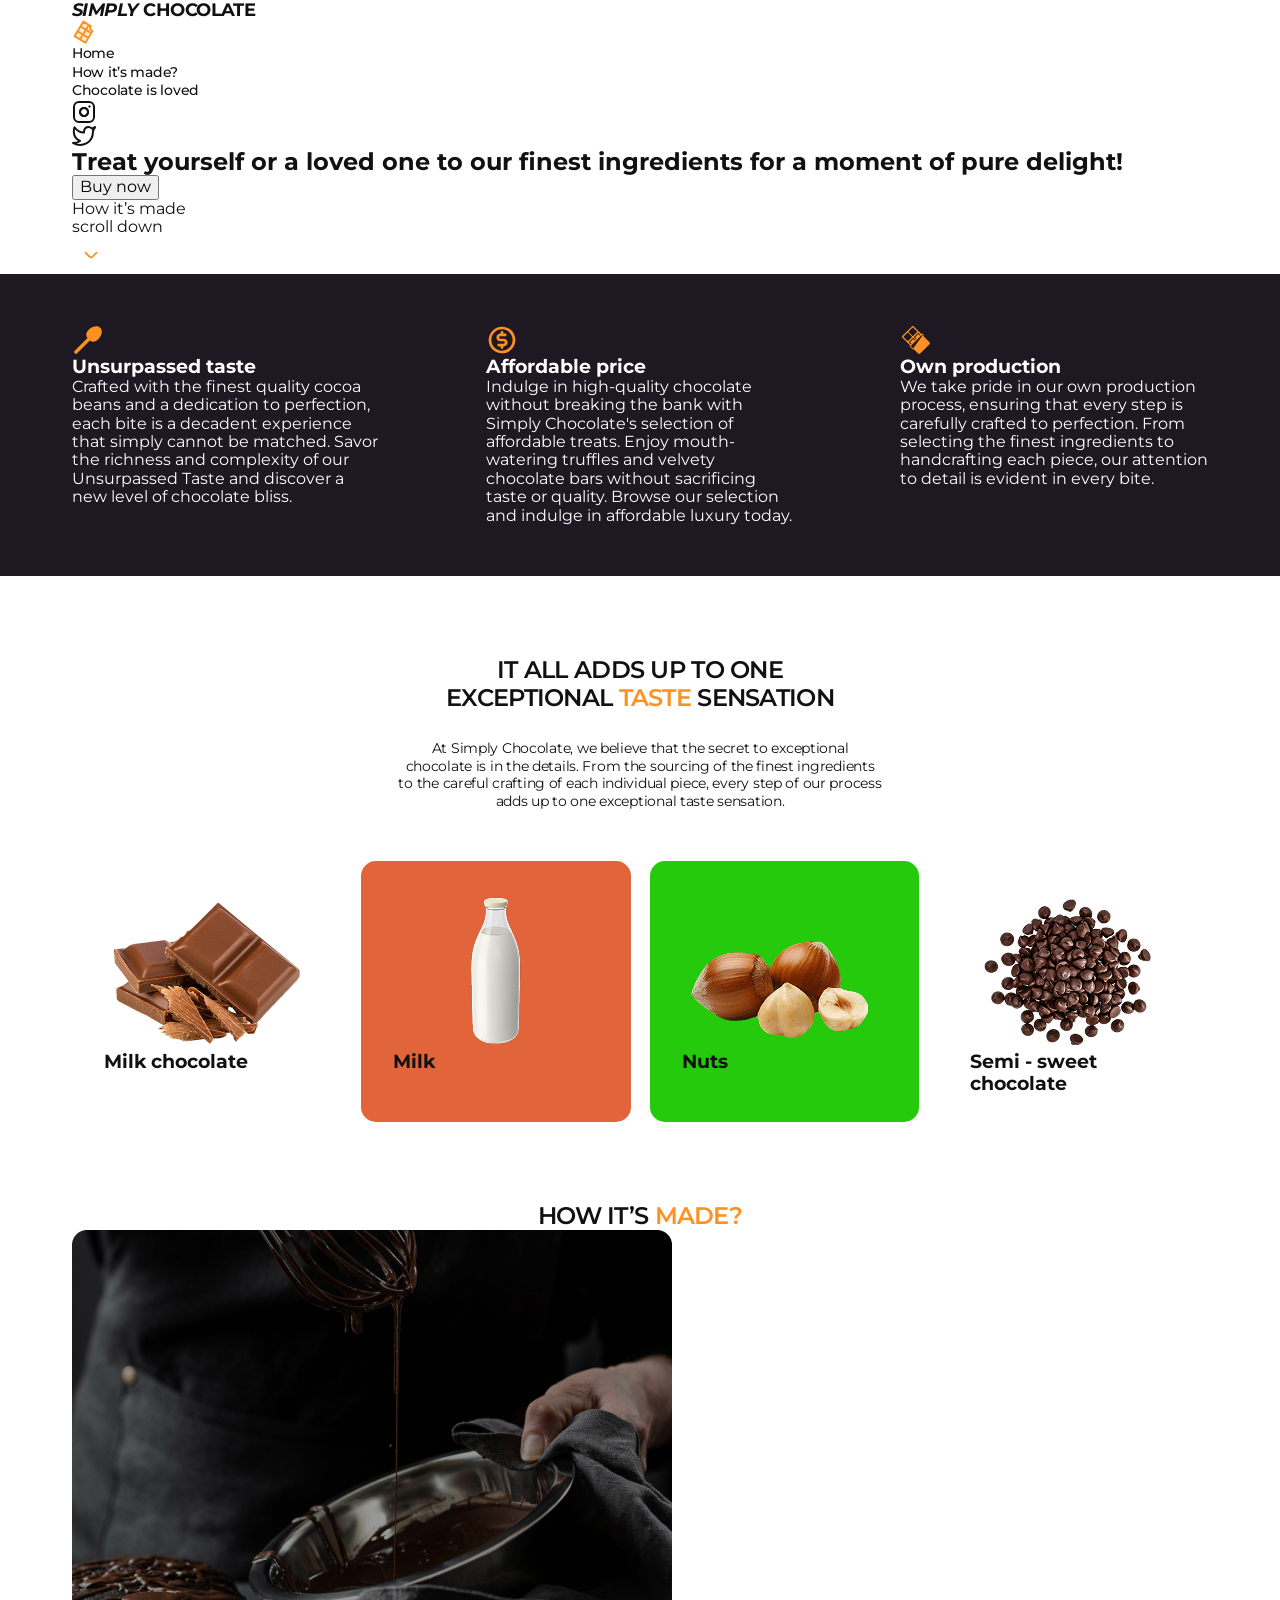
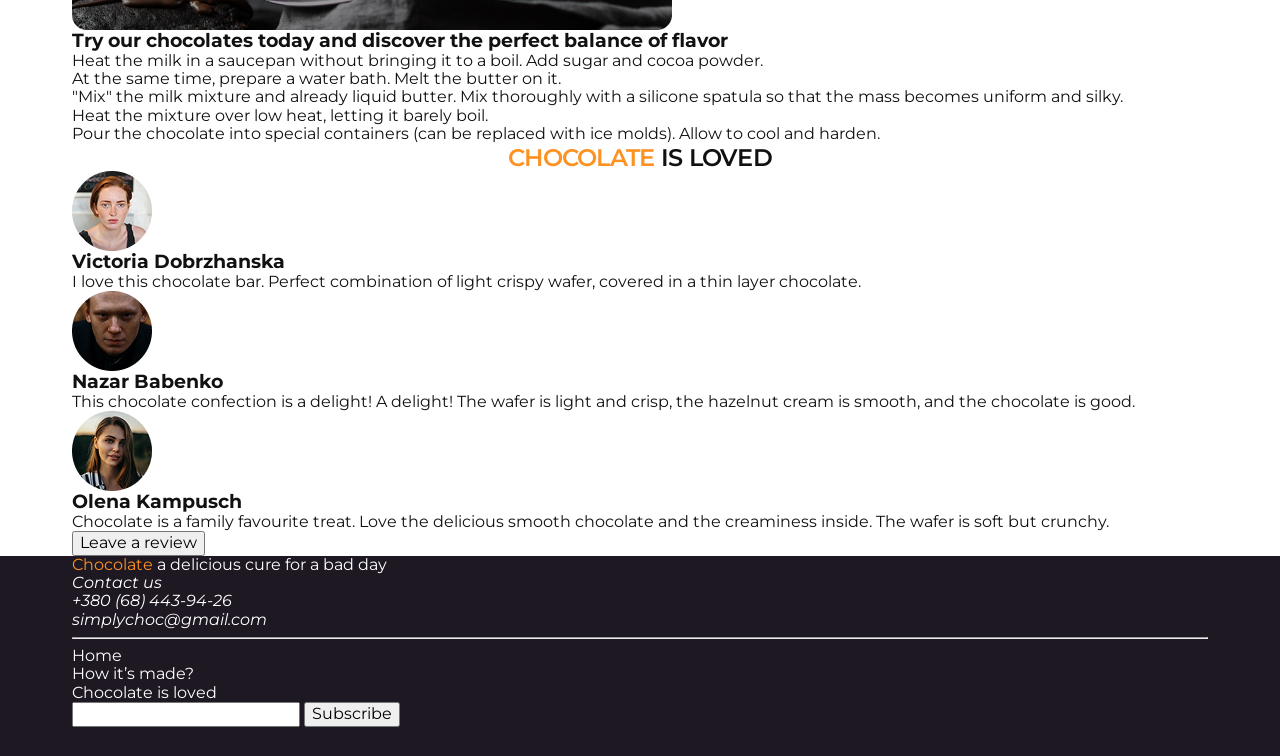
==== commit 89950a7b: "init" ====
--- a/index.html
+++ b/index.html
@@ -77,25 +77,25 @@
         <!-- #region benefits -->
         <section class="benefits">
             <div class="container">
-                <h2 class="section-title">
+                <h2 class="section-title visually-hidden">
                     Our Benefits
                 </h2>
-                <ul class="brown-list">
-                    <li>
+                <ul class="benefits-list">
+                    <li class="benefits-list-item">
                         <img src="./images/icons/spoon.svg" alt="Unsurpassed taste" height="32" width="32">
                         <h3>Unsurpassed taste</h3>
                         <p>
                             Crafted with the finest quality cocoa beans and a dedication to perfection, each bite is a decadent experience that simply cannot be matched. Savor the richness and complexity of our Unsurpassed Taste and discover a new level of chocolate bliss.
                         </p>
                     </li>
-                    <li>
+                    <li class="benefits-list-item">
                         <img src="./images/icons/coin.svg" alt="Affordable price" height="32" width="32">
                         <h3>Affordable price</h3>
                         <p>
                             Indulge in high-quality chocolate without breaking the bank with Simply Chocolate's selection of affordable treats. Enjoy mouth-watering truffles and velvety chocolate bars without sacrificing taste or quality. Browse our selection and indulge in affordable luxury today.
                         </p>
                     </li>
-                    <li>
+                    <li class="benefits-list-item">
                         <img src="./images/icons/chocolate-bar.svg" alt="Own production" height="32" width="32">
                         <h3>Own production</h3>
                         <p>
@@ -109,102 +109,108 @@
 
         <!-- #region sensation -->
         <section class="sensation">
-            <h2 class="section-title">
-                It all adds up to one exceptional <span class="accent">taste</span> sensation 
-            </h2>
-            <p class="sensation-description">
-                At Simply Chocolate, we believe that the secret to exceptional chocolate is in the details. From the sourcing of the finest ingredients to the careful crafting of each individual piece, every step of our process adds up to one exceptional taste sensation.
-            </p>
-            <ul class="sensation-list">
-                <li class="sensation-list-item">
-                    <img src="./images/sensation/white-chocolate.png" alt="Milk chocolate ">
-                    <h3>
-                        Milk chocolate 
-                    </h3>
-                </li>
-                <li class="sensation-list-item">
-                    <img src="./images/sensation/milk.png" alt="Milk">
-                    <h3>
-                        Milk
-                    </h3>
-                </li>
-                <li class="sensation-list-item">
-                    <img src="./images/sensation/nut.png" alt="Nuts">
-                    <h3>
-                        Nuts
-                    </h3>
-                </li>
-                <li class="sensation-list-item">
-                    <img src="./images/sensation/chocolate-bar.png" alt="Semi - sweet chocolate">
-                    <h3>
-                        Semi - sweet chocolate
-                    </h3>
-                </li>
-            </ul>
+            <div class="container">
+                <h2 class="section-title sensation-title">
+                    It all adds up to one exceptional <span class="accent">taste</span> sensation
+                </h2>
+                <p class="sensation-description">
+                    At Simply Chocolate, we believe that the secret to exceptional chocolate is in the details. From the sourcing of the finest ingredients to the careful crafting of each individual piece, every step of our process adds up to one exceptional taste sensation.
+                </p>
+                <ul class="sensation-list">
+                    <li class="sensation-list-item accent-red">
+                        <img src="./images/sensation/white-chocolate.png" alt="Milk chocolate ">
+                        <h3>
+                            Milk chocolate
+                        </h3>
+                    </li>
+                    <li class="sensation-list-item accent-blue">
+                        <img src="./images/sensation/milk.png" alt="Milk">
+                        <h3>
+                            Milk
+                        </h3>
+                    </li>
+                    <li class="sensation-list-item accent-green">
+                        <img src="./images/sensation/nut.png" alt="Nuts">
+                        <h3>
+                            Nuts
+                        </h3>
+                    </li>
+                    <li class="sensation-list-item accent-yellow">
+                        <img src="./images/sensation/chocolate-bar.png" alt="Semi - sweet chocolate">
+                        <h3>
+                            Semi - sweet chocolate
+                        </h3>
+                    </li>
+                    
+                </ul>
+            </div>
         </section>
         <!-- #endregion sensation -->
 
         <!-- #region made -->
         <section id="made">
-            <h2  class="section-title">
-                How it’s <span class="accent">made?</span>
-            </h2>
-            <img src="./images/made/made.jpg" alt="How it’s made?" width="600" height="400">
-            <h3>
-                Try  our chocolates today and discover the perfect balance of flavor
-            </h3>
-            <ul>
-                <li>
-                    Heat the milk in a saucepan without bringing it to a boil. Add sugar and cocoa powder.
-                </li>
-                <li>
-                    At the same time, prepare a water bath. Melt the butter on it.
-                </li>
-                <li>
-                    "Mix" the milk mixture and already liquid butter. Mix thoroughly with a silicone spatula so that the mass becomes uniform and silky.
-                </li>
-                <li>
-                    Heat the mixture over low heat, letting it barely boil.
-                </li>
-                <li>
-                    Pour the chocolate into special containers (can be replaced with ice molds). Allow to cool and harden.
-                </li>
-            </ul>
+            <div class="container">
+                <h2  class="section-title">
+                    How it’s <span class="accent">made?</span>
+                </h2>
+                <img src="./images/made/made.jpg" alt="How it’s made?" width="600" height="400">
+                <h3>
+                    Try  our chocolates today and discover the perfect balance of flavor
+                </h3>
+                <ul>
+                    <li>
+                        Heat the milk in a saucepan without bringing it to a boil. Add sugar and cocoa powder.
+                    </li>
+                    <li>
+                        At the same time, prepare a water bath. Melt the butter on it.
+                    </li>
+                    <li>
+                        "Mix" the milk mixture and already liquid butter. Mix thoroughly with a silicone spatula so that the mass becomes uniform and silky.
+                    </li>
+                    <li>
+                        Heat the mixture over low heat, letting it barely boil.
+                    </li>
+                    <li>
+                        Pour the chocolate into special containers (can be replaced with ice molds). Allow to cool and harden.
+                    </li>
+                </ul>
+            </div>
         </section>
         <!-- #endregion made -->
 
         <!-- #region feedback -->
         <section id="loved">
-            <h2  class="section-title">
-                <span class="accent">Chocolate</span> is loved
-            </h2>
-            <ul>
-                <li>
-                    <img src="./images/feedback/viktoria.png" alt="Victoria Dobrzhanska">
-                    <h3>Victoria Dobrzhanska</h3>
-                    <p>
-                        I love this chocolate bar. Perfect combination of light crispy wafer, covered in a thin layer chocolate.
-                    </p>
-                </li>
-                <li>
-                    <img src="./images/feedback/nazar.png" alt="Nazar Babenko">
-                    <h3>Nazar Babenko</h3>
-                    <p>
-                        This chocolate confection is a delight! A delight! The wafer is light and crisp, the hazelnut cream is smooth, and the chocolate is good.
-                    </p>
-                </li>
-                <li>
-                    <img src="./images/feedback/olena.png" alt="Olena Kampusch">
-                    <h3>Olena Kampusch</h3>
-                    <p>
-                        Chocolate is a family favourite treat. Love the delicious smooth chocolate and the creaminess inside. The wafer is soft but crunchy.
-                    </p>
-                </li>
-            </ul>
-
-            <button type="button">
-                Leave  a review
-            </button>
+            <div class="container">
+                <h2  class="section-title">
+                    <span class="accent">Chocolate</span> is loved
+                </h2>
+                <ul>
+                    <li>
+                        <img src="./images/feedback/viktoria.png" alt="Victoria Dobrzhanska">
+                        <h3>Victoria Dobrzhanska</h3>
+                        <p>
+                            I love this chocolate bar. Perfect combination of light crispy wafer, covered in a thin layer chocolate.
+                        </p>
+                    </li>
+                    <li>
+                        <img src="./images/feedback/nazar.png" alt="Nazar Babenko">
+                        <h3>Nazar Babenko</h3>
+                        <p>
+                            This chocolate confection is a delight! A delight! The wafer is light and crisp, the hazelnut cream is smooth, and the chocolate is good.
+                        </p>
+                    </li>
+                    <li>
+                        <img src="./images/feedback/olena.png" alt="Olena Kampusch">
+                        <h3>Olena Kampusch</h3>
+                        <p>
+                            Chocolate is a family favourite treat. Love the delicious smooth chocolate and the creaminess inside. The wafer is soft but crunchy.
+                        </p>
+                    </li>
+                </ul>
+                <button type="button">
+                    Leave  a review
+                </button>
+            </div>
         </section>
         <!-- #endregion feedback -->
     </main>
--- a/style/styles.css
+++ b/style/styles.css
@@ -41,6 +41,19 @@
     margin: 0;
 }
 
+.visually-hidden {
+  position: absolute;
+  width: 1px;
+  height: 1px;
+  margin: -1px;
+  border: 0;
+  padding: 0; 
+  white-space: nowrap;
+  clip-path: inset(100%);
+  clip: rect(0 0 0 0);
+  overflow: hidden;
+}
+
 .container {
     width: 1166px;
     margin-left: auto;
@@ -140,8 +153,68 @@
 
 .benefits {
     background-color: #1E1823;
+    padding-top: 50px;
+    padding-bottom: 51px;
     color: #FFFFFF;
 }
+
+.benefits-list {
+    display: flex;
+    justify-content: space-between;
+    column-gap: 88px;
+}
+
+.benefits-list-item {
+    width: 308px;
+}
+
+/* sensation */
+
+.sensation {
+    padding-top: 80px;
+    padding-bottom: 80px;
+}
+
+
+.sensation-title {
+    width: 411px;
+    margin: 0 auto 28px auto;
+}
+
+.sensation-description {
+    font-weight: 400;
+    font-size: 14px;
+    line-height: 1.28;
+    letter-spacing: -0.02em;
+    text-align: center;
+    width: 486px;
+    margin: 0 auto 50px auto;
+}
+
+.sensation-list {
+    display: flex;
+    flex-wrap: wrap;
+    gap: 19px;
+}
+
+.sensation-list-item {
+    border-radius: 15px;
+    padding: 30px 32px 28px 32px;
+    width: calc((100% - (19px * 3)) / 4);
+}
+
+.sensation-list-item:nth-child(3n+2) {
+    background-color: #e2643b;
+}
+
+.sensation-list-item:nth-child(2n+3) {
+    background-color: #24ca0b;
+}
+
+
+
+
+
 
 .page-footer {
     background-color: #1E1823;
@@ -149,11 +222,82 @@
     height: 200px;
 }
 
-
-
-
-
-
-
-
-
+.sensation-list {
+    
+}
+
+.sensation-list-item {
+    
+}
+
+
+
+
+
+
+
+
+
+
+
+.test {
+    background-color: #FD9222;
+    height: 100px;
+    margin: 40px 0;
+}
+
+.test div {
+    background-color: red;
+    margin-bottom: 10px;
+}
+
+.test span {
+    background-color: blue;
+}   
+
+
+
+
+
+/* flex */
+
+.flex-container {
+    border: solid 4px black; 
+    column-gap: 24px;
+}
+
+.flex-container li {
+    width: 264px;
+    border: solid 1px brown;
+    padding: 10px;
+}
+
+.flex-first {
+    background-color: #0728fc;
+}
+
+.flex-first h2 {
+    font-size: 40px;
+}
+
+.flex-second {
+    background-color: #ddff03;
+    order: 0;
+}
+
+.flex-third {
+    background-color: #a46e39;
+}
+
+.flex-fourth {
+    background-color: #ff001e;
+}
+
+
+
+
+
+
+
+
+
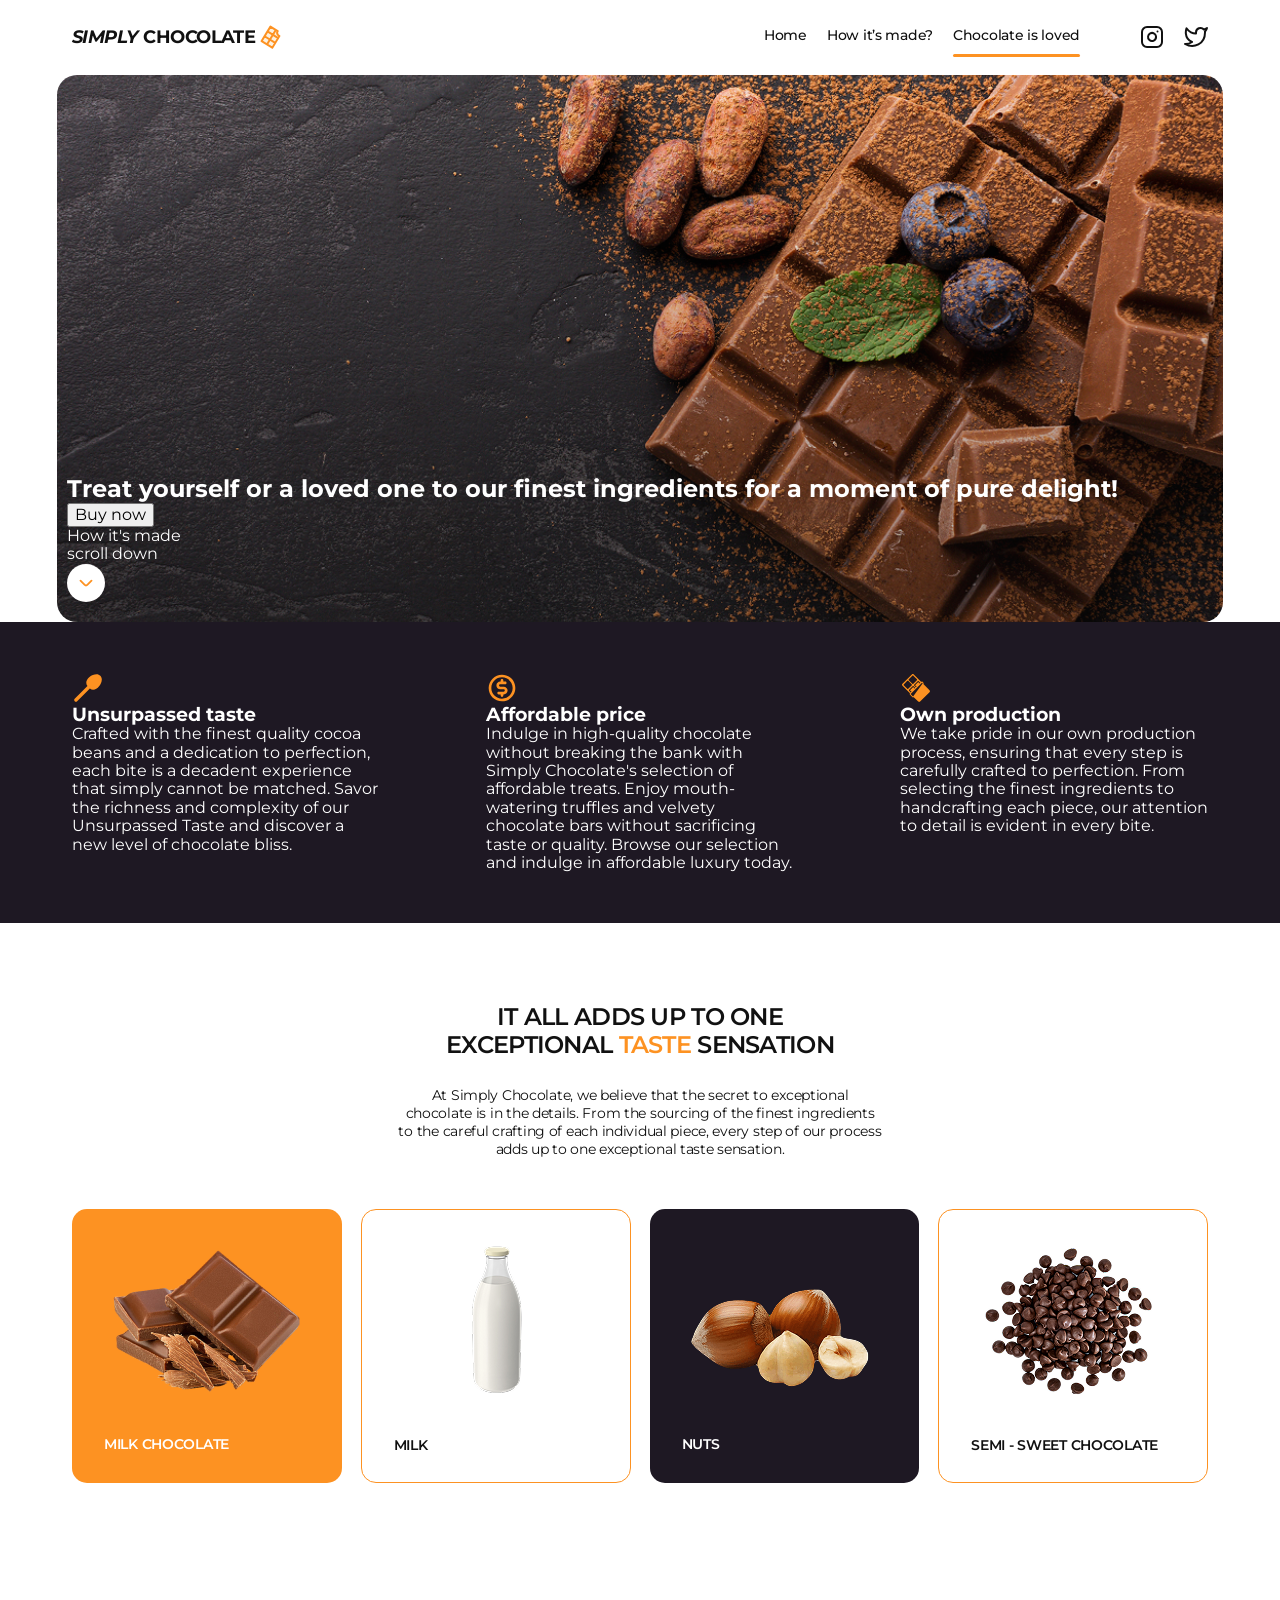
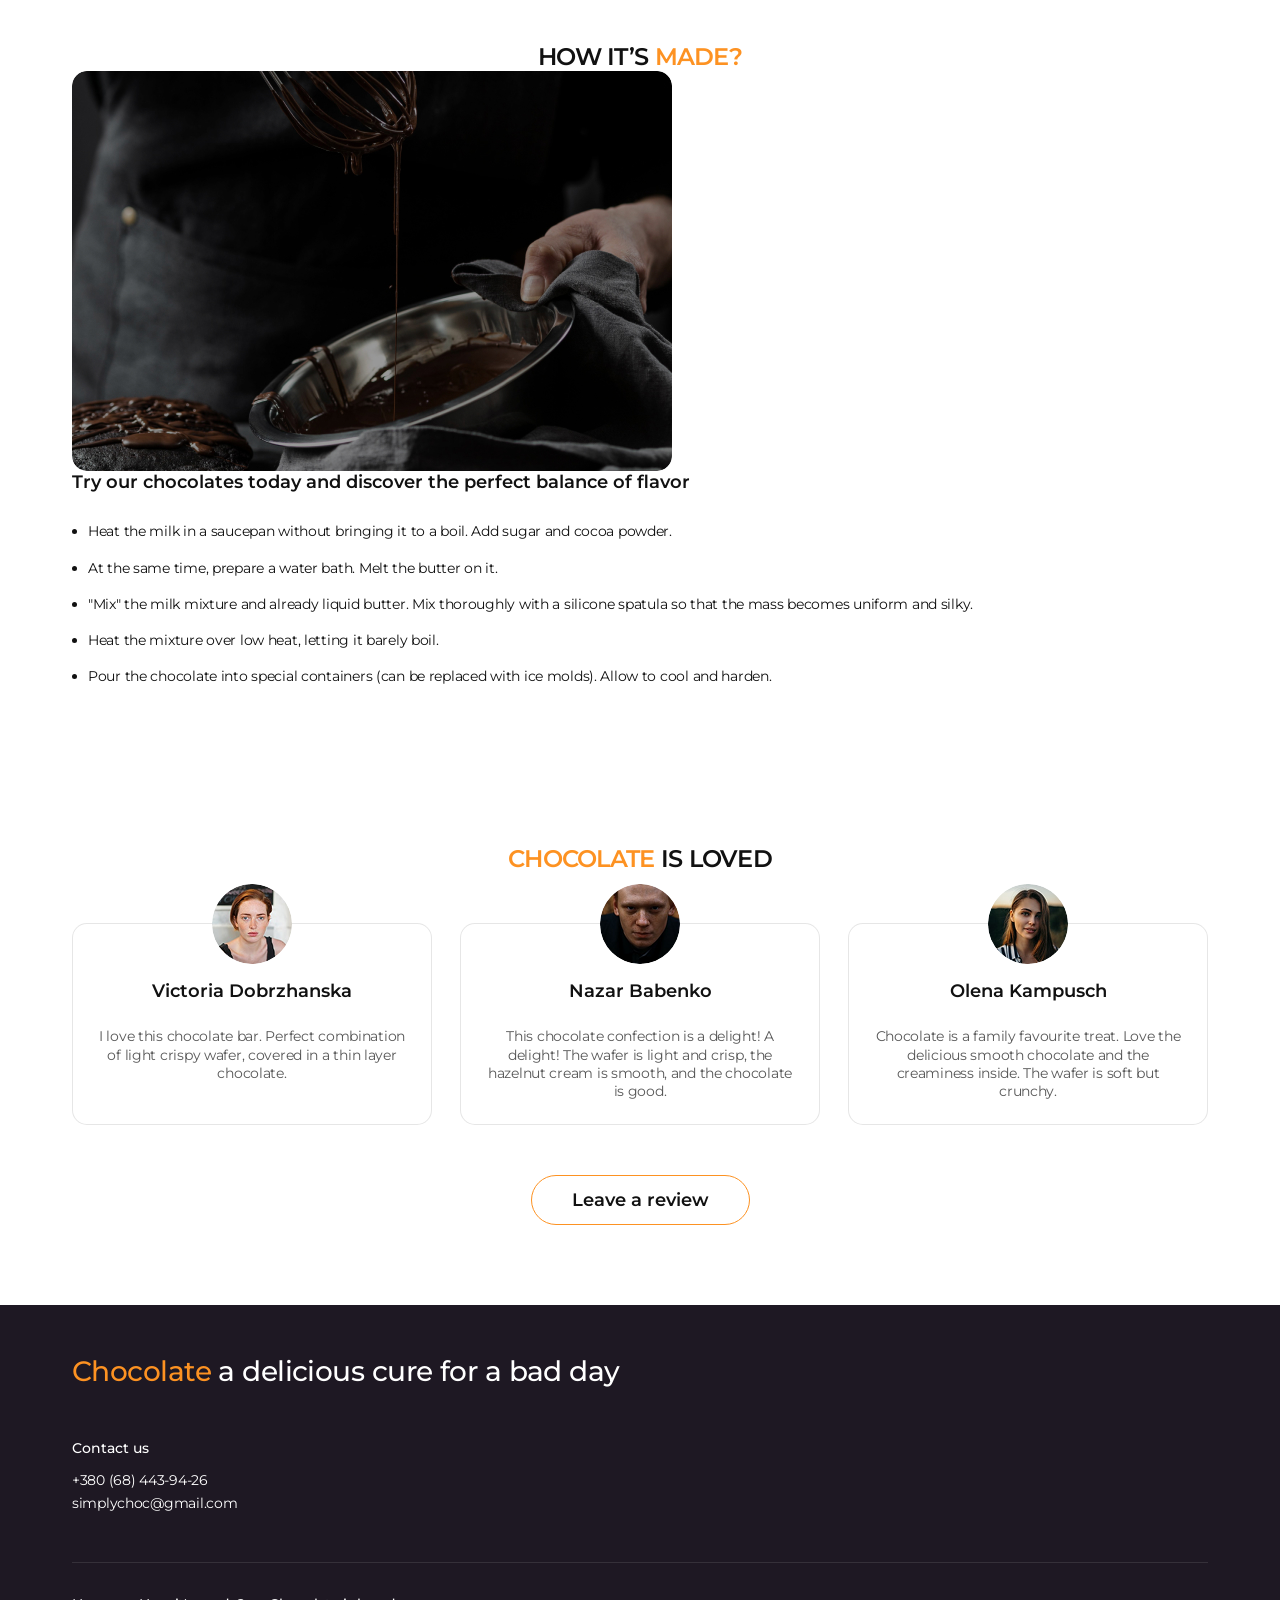
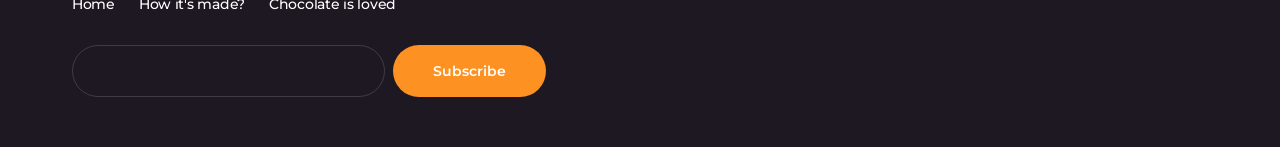
==== commit fd13a518: "init" ====
--- a/index.html
+++ b/index.html
@@ -16,19 +16,19 @@
         <div class=" container">
             <nav class="page-nav">
                 <a href="./index.html" class="logo-link">
-                    <span class="accent-italic">SIMPLY</span> CHOCOLATE
+                    <span class="accent-italic">SIMPLY</span> &nbsp;CHOCOLATE
                     <img src="./images/icons/logo.svg" height="24" width="24" alt="logo">
                 </a>
             
                 <ul class="nav-list">
                     <li class="nav-list-item">
-                        <a href="#" class="nav-item-link">Home</a>
+                        <a href="#" class="nav-item-link ">Home</a>
                     </li>
                     <li class="nav-list-item">
-                        <a href="#made" class="nav-item-link">How it’s made?</a>
+                        <a href="#made" class="nav-item-link ">How it’s made?</a>
                     </li>
                     <li class="nav-list-item">
-                        <a href="#loved" class="nav-item-link">Chocolate is loved</a>
+                        <a href="#loved" class="nav-item-link active-link">Chocolate is loved</a>
                     </li>
                 </ul>
             </nav>
@@ -36,12 +36,16 @@
             <ul class="social-list">
                 <li class="social-list-item">
                     <a href="https://www.instagram.com/" target="_blank" class="social-item-link">
-                        <img src="./images/icons/instagram.svg" alt="instagram logo" height="24" width="24">
+                        <svg height="24" width="24">
+                            <use href="./images/sprite.svg#icon-instagram"></use>
+                        </svg>
                     </a>
                 </li>
                 <li class="social-list-item">
                     <a href="https://twitter.com/" target="_blank" class="social-item-link">
-                        <img src="./images/icons/twitter.svg" alt="twitter logo" height="24" width="24">
+                        <svg height="24" width="24">
+                            <use href="./images/sprite.svg#icon-twitter"></use>
+                        </svg>
                     </a>
                 </li>
             </ul>
@@ -61,14 +65,14 @@
                     Treat yourself or a loved one to our finest ingredients for a moment of pure delight!
                 </h1>
                 <ul class="hero-actions-list">
-                    <li>
-                        <button type="button">Buy now</button>
-                    </li>
-                    <li>
-                        <a href="#">How it’s made</a>
-                    </li>
-                </ul>
-                <a href="#">scroll down <img src="./images/icons/scroll-down.svg" alt="scroll down"></a>
+                    <li class="hero-actions-item">
+                        <button type="button" class="hero-btn">Buy now</button>
+                    </li>
+                    <li class="hero-actions-item">
+                        <a href="#" class="hero-link">How it's made</a>
+                    </li>
+                </ul>
+                <a href="#" class="scroll-link">scroll down <img src="./images/icons/scroll-down.svg" alt="scroll down" class="scroll-icon"></a>
 
             </div>
         </section>
@@ -122,24 +126,46 @@
                         <h3>
                             Milk chocolate
                         </h3>
+                        <div class="sensation-item-overlay">
+                            <p>
+                                Our milk chocolate is made with the finest cocoa beans and creamy milk, resulting in a smooth and velvety texture that melts in your mouth. Indulge in the perfect balance of sweetness and richness with every bite.
+                            </p>
+                        </div>
                     </li>
                     <li class="sensation-list-item accent-blue">
                         <img src="./images/sensation/milk.png" alt="Milk">
                         <h3>
                             Milk
                         </h3>
+                        <div class="sensation-item-overlay">
+                            <p>
+                                Our milk chocolate is made with the finest cocoa beans and creamy milk, resulting in a smooth and velvety texture that melts in your mouth. Indulge in the perfect balance of sweetness and richness with every bite.
+                            </p>
+                        </div>
                     </li>
                     <li class="sensation-list-item accent-green">
                         <img src="./images/sensation/nut.png" alt="Nuts">
                         <h3>
                             Nuts
                         </h3>
+                        <div class="sensation-item-overlay">
+                            <p>
+                                Our milk chocolate is made with the finest cocoa beans and creamy milk, resulting in a smooth and velvety texture that melts in your mouth. Indulge in the perfect balance of sweetness and richness with every bite.
+                            </p>
+                        </div>
                     </li>
                     <li class="sensation-list-item accent-yellow">
                         <img src="./images/sensation/chocolate-bar.png" alt="Semi - sweet chocolate">
                         <h3>
                             Semi - sweet chocolate
                         </h3>
+                        <div class="sensation-item-overlay">
+                            <p class="overlay-description">
+                                Our milk chocolate is made with the finest cocoa beans and creamy milk, resulting in a smooth and velvety texture that melts in your mouth. Indulge in the perfect balance of sweetness and richness with every bite.
+                                Our milk chocolate is made with the finest cocoa beans and creamy milk, resulting in a smooth and velvety texture that melts in your mouth. Indulge in the perfect balance of sweetness and richness with every bite.
+                                Our milk chocolate is made with the finest cocoa beans and creamy milk, resulting in a smooth and velvety texture that melts in your mouth. Indulge in the perfect balance of sweetness and richness with every bite.
+                            </p>
+                        </div>
                     </li>
                     
                 </ul>
@@ -148,29 +174,29 @@
         <!-- #endregion sensation -->
 
         <!-- #region made -->
-        <section id="made">
+        <section id="made" class="made-section">
             <div class="container">
                 <h2  class="section-title">
                     How it’s <span class="accent">made?</span>
                 </h2>
-                <img src="./images/made/made.jpg" alt="How it’s made?" width="600" height="400">
-                <h3>
+                <img src="./images/made/made.jpg" alt="How it's made?" width="600" height="400" class="made-img">
+                <h3 class="made-subtitle">
                     Try  our chocolates today and discover the perfect balance of flavor
                 </h3>
-                <ul>
-                    <li>
+                <ul class="made-list">
+                    <li class="made-list-item">
                         Heat the milk in a saucepan without bringing it to a boil. Add sugar and cocoa powder.
                     </li>
-                    <li>
+                    <li class="made-list-item">
                         At the same time, prepare a water bath. Melt the butter on it.
                     </li>
-                    <li>
+                    <li class="made-list-item">
                         "Mix" the milk mixture and already liquid butter. Mix thoroughly with a silicone spatula so that the mass becomes uniform and silky.
                     </li>
-                    <li>
+                    <li class="made-list-item">
                         Heat the mixture over low heat, letting it barely boil.
                     </li>
-                    <li>
+                    <li class="made-list-item">
                         Pour the chocolate into special containers (can be replaced with ice molds). Allow to cool and harden.
                     </li>
                 </ul>
@@ -179,35 +205,35 @@
         <!-- #endregion made -->
 
         <!-- #region feedback -->
-        <section id="loved">
+        <section id="loved" class="feedback-section">
             <div class="container">
                 <h2  class="section-title">
                     <span class="accent">Chocolate</span> is loved
                 </h2>
-                <ul>
-                    <li>
-                        <img src="./images/feedback/viktoria.png" alt="Victoria Dobrzhanska">
-                        <h3>Victoria Dobrzhanska</h3>
-                        <p>
+                <ul class="feedback-list">
+                    <li class="feedback-list-item">
+                        <img src="./images/feedback/viktoria.png" alt="Victoria Dobrzhanska" class="feedback-img">
+                        <h3 class="feedback-name">Victoria Dobrzhanska</h3>
+                        <p class="feedback-text">
                             I love this chocolate bar. Perfect combination of light crispy wafer, covered in a thin layer chocolate.
                         </p>
                     </li>
-                    <li>
-                        <img src="./images/feedback/nazar.png" alt="Nazar Babenko">
-                        <h3>Nazar Babenko</h3>
-                        <p>
+                    <li class="feedback-list-item">
+                        <img src="./images/feedback/nazar.png" alt="Nazar Babenko" class="feedback-img">
+                        <h3 class="feedback-name">Nazar Babenko</h3>
+                        <p class="feedback-text">
                             This chocolate confection is a delight! A delight! The wafer is light and crisp, the hazelnut cream is smooth, and the chocolate is good.
                         </p>
                     </li>
-                    <li>
-                        <img src="./images/feedback/olena.png" alt="Olena Kampusch">
-                        <h3>Olena Kampusch</h3>
-                        <p>
+                    <li class="feedback-list-item">
+                        <img src="./images/feedback/olena.png" alt="Olena Kampusch" class="feedback-img">
+                        <h3 class="feedback-name">Olena Kampusch</h3>
+                        <p class="feedback-text">
                             Chocolate is a family favourite treat. Love the delicious smooth chocolate and the creaminess inside. The wafer is soft but crunchy.
                         </p>
                     </li>
                 </ul>
-                <button type="button">
+                <button type="button" class="feedback-btn">
                     Leave  a review
                 </button>
             </div>
@@ -218,38 +244,38 @@
     <!-- #region footer -->
     <footer class="page-footer">
         <div class="container">
-            <p>
+            <p class="footer-slogan">
                 <span class="accent">Chocolate</span> a delicious cure for a bad day
             </p>
-            <address>
-                <p>
+            <address class="footer-address">
+                <p class="footer-address-title">
                     Contact us
                 </p>
-                <ul>
-                    <li>
-                        <a href="tel:+380684439426">+380 (68) 443-94-26</a>
-                    </li>
-                    <li>
-                        <a href="mailto:simplychoc@gmail.com">simplychoc@gmail.com</a>
+                <ul class="footer-contacts-list">
+                    <li class="footer-contacts-item">
+                        <a href="tel:+380684439426" class="footer-contact-link">+380 (68) 443-94-26</a>
+                    </li>
+                    <li class="footer-contacts-item">
+                        <a href="mailto:simplychoc@gmail.com" class="footer-contact-link">simplychoc@gmail.com</a>
                     </li>
                 </ul>
             </address>
-            <hr>
-            <ul>
-                <li>
-                    <a href="#">Home</a>
-                </li>
-                <li>
-                    <a href="#">How it’s made?</a>
-                </li>
-                <li>
-                    <a href="#">Chocolate is loved</a>
+            <hr class="footer-divider">
+            <ul class="footer-nav-list">
+                <li class="footer-nav-item">
+                    <a href="#" class="footer-nav-link">Home</a>
+                </li>
+                <li class="footer-nav-item">
+                    <a href="#" class="footer-nav-link">How it's made?</a>
+                </li>
+                <li class="footer-nav-item">
+                    <a href="#" class="footer-nav-link">Chocolate is loved</a>
                 </li>
             </ul>
 
-            <form>
-                <input type="email">
-                <button type="submit">Subscribe</button>
+            <form class="footer-form">
+                <input type="email" class="footer-input">
+                <button type="submit" class="footer-submit-btn">Subscribe</button>
             </form>
         </div>
         
--- a/style/styles.css
+++ b/style/styles.css
@@ -2,9 +2,9 @@
 
 /* common */
 
-* {
+/* * {
     box-sizing: border-box; 
-}
+} */
 
 body {
     font-family: "Montserrat", sans-serif;
@@ -85,12 +85,18 @@
 
 /* #region header */
 
-.page-header {
-    
+.page-header .container {
+    display: flex;
+    justify-content: space-between;
+    align-items: center;
+    column-gap: 60px;
 }
 
 .page-nav {
-    
+    display: flex;
+    flex-grow: 1;
+    justify-content: space-between;
+    align-items: center;
 }
 
 .logo-link {
@@ -98,10 +104,19 @@
     font-size: 18px;
     line-height: 1.12;
     letter-spacing: -0.03em;
+    display: flex;
+    align-items: center;
+}
+
+.logo-link img {
+    margin-left: 4px;
 }
 
 .nav-list {
-
+    display: flex;
+    justify-content: flex-end;
+    column-gap: 20px;
+    flex-grow: 1;
 }
 
 .nav-list-item {
@@ -113,6 +128,21 @@
     font-size: 14px;
     line-height: 1.14;
     letter-spacing: -0.02em;
+    transition: color 250ms ease-in;
+    display: block;
+    padding: 28px 0;
+}
+
+.active-link::after {
+    content: "";
+    display: block;
+    height: 3px;
+    border-radius: 10px;
+    width: 100%;
+    background-color: #FD9222;
+    position: relative;
+    top: 10px;
+
 }
 
 .nav-item-link:hover,
@@ -121,22 +151,54 @@
 }
 
 .social-list {
-
+    display: flex;
+    column-gap: 20px;
 }
 
 .social-list-item {
 
 }
 .social-item-link {
-
-}
+    /* height: 60px;
+    width: 60px; */
+    /* background-color: aqua; */
+    display: flex;
+    justify-content: center;
+    align-items: center;
+    /* border-radius: 50%; */
+    /* transition: background-color 250ms ease-in; */
+    stroke: #111;
+    fill: none;
+}
+
+.social-item-link svg {
+    transition: stroke 250ms ease-in;
+}
+
+.social-item-link:hover,
+.social-item-link:focus {
+    /* background-color: antiquewhite; */
+}
+
+.social-item-link:hover svg,
+.social-item-link:focus svg {
+    stroke: #FD9222;
+}
+
+
 
 /* #endregion header */
 
 /* #region hero */
 
-.hero-section {
-
+.hero-section .container {
+    padding: 400px 10px 20px 10px;
+    border-radius: 20px;
+    background-image: url("./../images/hero/hero.jpg");
+    background-position: center;
+    background-size: cover; 
+    background-repeat: no-repeat;
+    color: #FFFFFF;
 }
 
 .main-title {
@@ -168,14 +230,13 @@
     width: 308px;
 }
 
-/* sensation */
+/* #region sensation */
 
 .sensation {
     padding-top: 80px;
     padding-bottom: 80px;
 }
 
-
 .sensation-title {
     width: 411px;
     margin: 0 auto 28px auto;
@@ -198,106 +259,378 @@
 }
 
 .sensation-list-item {
+    position: relative;
     border-radius: 15px;
     padding: 30px 32px 28px 32px;
     width: calc((100% - (19px * 3)) / 4);
-}
-
-.sensation-list-item:nth-child(3n+2) {
-    background-color: #e2643b;
-}
-
-.sensation-list-item:nth-child(2n+3) {
-    background-color: #24ca0b;
-}
-
-
-
-
-
+    overflow: hidden;
+}
+
+.sensation-item-overlay {
+    background-color: #FCF1E0;
+    padding: 20px;
+    top: 0;
+    left: 0;
+    width: 100%;
+    height: 100%;
+    color: #111111;
+    position: absolute;
+    transform: translateY(100%);
+    overflow: auto;
+    transition: transform 300ms ease-in-out;
+}
+
+.sensation-list-item:hover .sensation-item-overlay {
+    transform: translateY(0);
+}
+
+.sensation-list-item h3 {
+    font-weight: 600;
+    font-size: 14px;
+    line-height: 1.29;
+    letter-spacing: -0.02em;
+    text-transform: uppercase;
+    margin-top: 36px;
+}
+
+.sensation-list-item.accent-red {
+    background-color: #FD9222;
+    color: #FFFFFF;
+}
+
+.sensation-list-item.accent-blue {
+    background-color: #FFFFFF;
+    border: 1px solid #FD9222;
+    color: #111111;
+}
+
+.sensation-list-item.accent-green {
+    background-color: #1E1823;
+    color: #FFFFFF;
+}
+
+.sensation-list-item.accent-yellow {
+    background-color: #FFFFFF;
+    border: 1px solid #FD9222;
+    color: #111111;
+}
+
+/* #endregion sensation */
+
+/* #region made */
+
+.made-section {
+    padding-top: 80px;
+    padding-bottom: 80px;
+}
+
+.made-img {
+    border-radius: 15px;
+}
+
+.made-subtitle {
+    font-weight: 600;
+    font-size: 18px;
+    line-height: 1.33;
+    margin-bottom: 28px;
+}
+
+.made-list {
+    padding-left: 16px;
+}
+
+.made-list-item {
+    font-weight: 400;
+    font-size: 14px;
+    line-height: 1.29;
+    letter-spacing: -0.02em;
+    list-style: disc;
+    margin-bottom: 18px;
+}
+
+.made-list-item:last-child {
+    margin-bottom: 0;
+}
+
+/* #endregion made */
+
+/* #region feedback */
+
+.feedback-section {
+    padding-top: 80px;
+    padding-bottom: 80px;
+}
+
+.feedback-list {
+    display: flex;
+    gap: 28px;
+    margin-top: 50px;
+    margin-bottom: 50px;
+}
+
+.feedback-list-item {
+    position: relative;
+    background-color: #FFFFFF;
+    border: 1px solid rgba(17, 17, 17, 0.1);
+    border-radius: 15px;
+    padding: 56px 24px 24px 24px;
+    text-align: center;
+    width: calc((100% - (28px * 2)) / 3);
+}
+
+.feedback-img {
+    width: 80px;
+    height: 80px;
+    border-radius: 50%;
+    margin: 0 auto 18px auto;
+    position: absolute;
+    top: -40px;
+    left: 50%;
+    transform: translateX(-50%);
+}
+
+.feedback-name {
+    font-weight: 600;
+    font-size: 18px;
+    line-height: 1.33;
+    text-align: center;
+    margin-bottom: 24px;
+}
+
+.feedback-text {
+    font-weight: 400;
+    font-size: 14px;
+    line-height: 1.29;
+    letter-spacing: -0.02em;
+    text-align: center;
+    color: rgba(17, 17, 17, 0.7);
+}
+
+.feedback-btn {
+    background-color: transparent;
+    color: #111111;
+    font-weight: 600;
+    font-size: 18px;
+    border: 1px solid #FD9222;
+    border-radius: 100px;
+    padding: 14px 40px;
+    display: block;
+    margin: 0 auto;
+    transition: background-color 250ms ease-in, color 250ms ease-in;
+}
+
+.feedback-btn:hover,
+.feedback-btn:focus {
+    background-color: #FD9222;
+    color: #FFFFFF;
+}
+
+/* #endregion feedback */
+
+
+
+
+
+
+/* #region footer */
 
 .page-footer {
     background-color: #1E1823;
     color: #FFFFFF;
-    height: 200px;
-}
-
-.sensation-list {
+    padding-top: 50px;
+    padding-bottom: 50px;
+}
+
+.footer-slogan {
+    font-weight: 500;
+    font-size: 28px;
+    line-height: 1.21;
+    letter-spacing: -0.02em;
+    margin-bottom: 50px;
+}
+
+.footer-address {
+    font-style: normal;
+    margin-bottom: 50px;
+}
+
+.footer-address-title {
+    font-weight: 500;
+    font-size: 14px;
+    line-height: 1.29;
+    margin-bottom: 14px;
+}
+
+.footer-contacts-list {
+    display: flex;
+    flex-direction: column;
+    gap: 4px;
+}
+
+.footer-contact-link {
+    font-weight: 400;
+    font-size: 14px;
+    line-height: 1.29;
+    letter-spacing: -0.02em;
+}
+
+.footer-contact-link:hover,
+.footer-contact-link:focus {
+    color: #FD9222;
+}
+
+.footer-divider {
+    border: none;
+    border-top: 1px solid rgba(255, 255, 255, 0.1);
+    margin-bottom: 32px;
+}
+
+.footer-nav-list {
+    display: flex;
+    gap: 24px;
+    margin-bottom: 32px;
+}
+
+.footer-nav-link {
+    font-weight: 500;
+    font-size: 14px;
+    line-height: 1.14;
+    letter-spacing: -0.02em;
+}
+
+.footer-nav-link:hover,
+.footer-nav-link:focus {
+    color: #FD9222;
+}
+
+.footer-form {
+    display: flex;
+    gap: 8px;
+}
+
+.footer-input {
+    background-color: transparent;
+    border: 1.5px solid rgba(255, 255, 255, 0.15);
+    border-radius: 30px;
+    padding: 14px 24px;
+    color: #FFFFFF;
+    font-weight: 400;
+    font-size: 18px;
+    line-height: 1.22;
+    letter-spacing: -0.02em;
+    width: 313px;
+}
+
+.footer-input::placeholder {
+    color: rgba(255, 255, 255, 0.5);
+}
+
+.footer-input:focus {
+    outline: none;
+    border-color: #FD9222;
+}
+
+.footer-submit-btn {
+    background-color: #FD9222;
+    color: #FFFFFF;
+    font-weight: 600;
+    font-size: 14px;
+    border: none;
+    border-radius: 100px;
+    padding: 17px 40px;
+}
+
+.footer-submit-btn:hover,
+.footer-submit-btn:focus {
+    background-color: #FCF1E0;
+    color: #FD9222;
+}
+
+/* #endregion footer */
+
+
+
+/* .position-container {
+    max-width: 680px;
+    margin: 20px auto;
+    border: solid 2px black;
+    box-shadow: 0px 4px 6px -1px rgba(0, 0, 0, 0.4);
+    background-color: floralwhite;
+}
+
+.position-inner {
+    max-width: 580px;
+    margin: 20px auto;
+    border: solid 2px blue;
+    position: relative;
+}
+
+.box {
+    display: flex;
+    justify-content: center;
+    align-items: center;
+    font-size: 24px;
+    font-weight: bold;
     
 }
 
-.sensation-list-item {
+.box.red {
+    background-color: red;
+    border: solid 1px black;
+    width: 120px;
+    height: 120px;
+}
+
+.box.yellow {
+    background-color: yellow;
+    border: solid 1px black;
+    width: 100%;
+    height: 100px;
+    position: fixed;
     
 }
 
-
-
-
-
-
-
-
-
-
-
-.test {
-    background-color: #FD9222;
-    height: 100px;
-    margin: 40px 0;
-}
-
-.test div {
-    background-color: red;
-    margin-bottom: 10px;
-}
-
-.test span {
-    background-color: blue;
-}   
-
-
-
-
-
-/* flex */
-
-.flex-container {
-    border: solid 4px black; 
-    column-gap: 24px;
-}
-
-.flex-container li {
-    width: 264px;
-    border: solid 1px brown;
-    padding: 10px;
-}
-
-.flex-first {
-    background-color: #0728fc;
-}
-
-.flex-first h2 {
-    font-size: 40px;
-}
-
-.flex-second {
-    background-color: #ddff03;
-    order: 0;
-}
-
-.flex-third {
-    background-color: #a46e39;
-}
-
-.flex-fourth {
-    background-color: #ff001e;
-}
-
-
-
-
-
-
-
-
-
+.box.green {
+    background-color: green;
+    border: solid 1px black;
+    width: 80px;
+    height: 80px;
+} */
+
+.submit-btn {
+    /* background-color: #FD9222;
+    border: 1px solid #111111;
+    color: #FFFFFF;
+    font-weight: 600;
+    font-size: 14px;
+    border-radius: 100px;
+    padding: 14px 40px;
+    display: block;
+    margin: 20px auto; */
+    /* transition-property: background-color, color; */
+    /* transition-duration: 250ms, 250ms; */
+    /* transition-delay: 100ms; */
+    /* transition-timing-function: ease-in, ease-in; */
+    /* transition: background-color 250ms ease-in, color 250ms ease-in, border-color 250ms ease-in; */
+}
+
+.submit-btn:hover,
+.submit-btn:focus {
+    /* background-color: #FCF1E0;
+    color: #FD9222;
+    border-color: #FD9222; */
+}
+
+
+
+
+
+
+
+
+
+
+
+
+
+
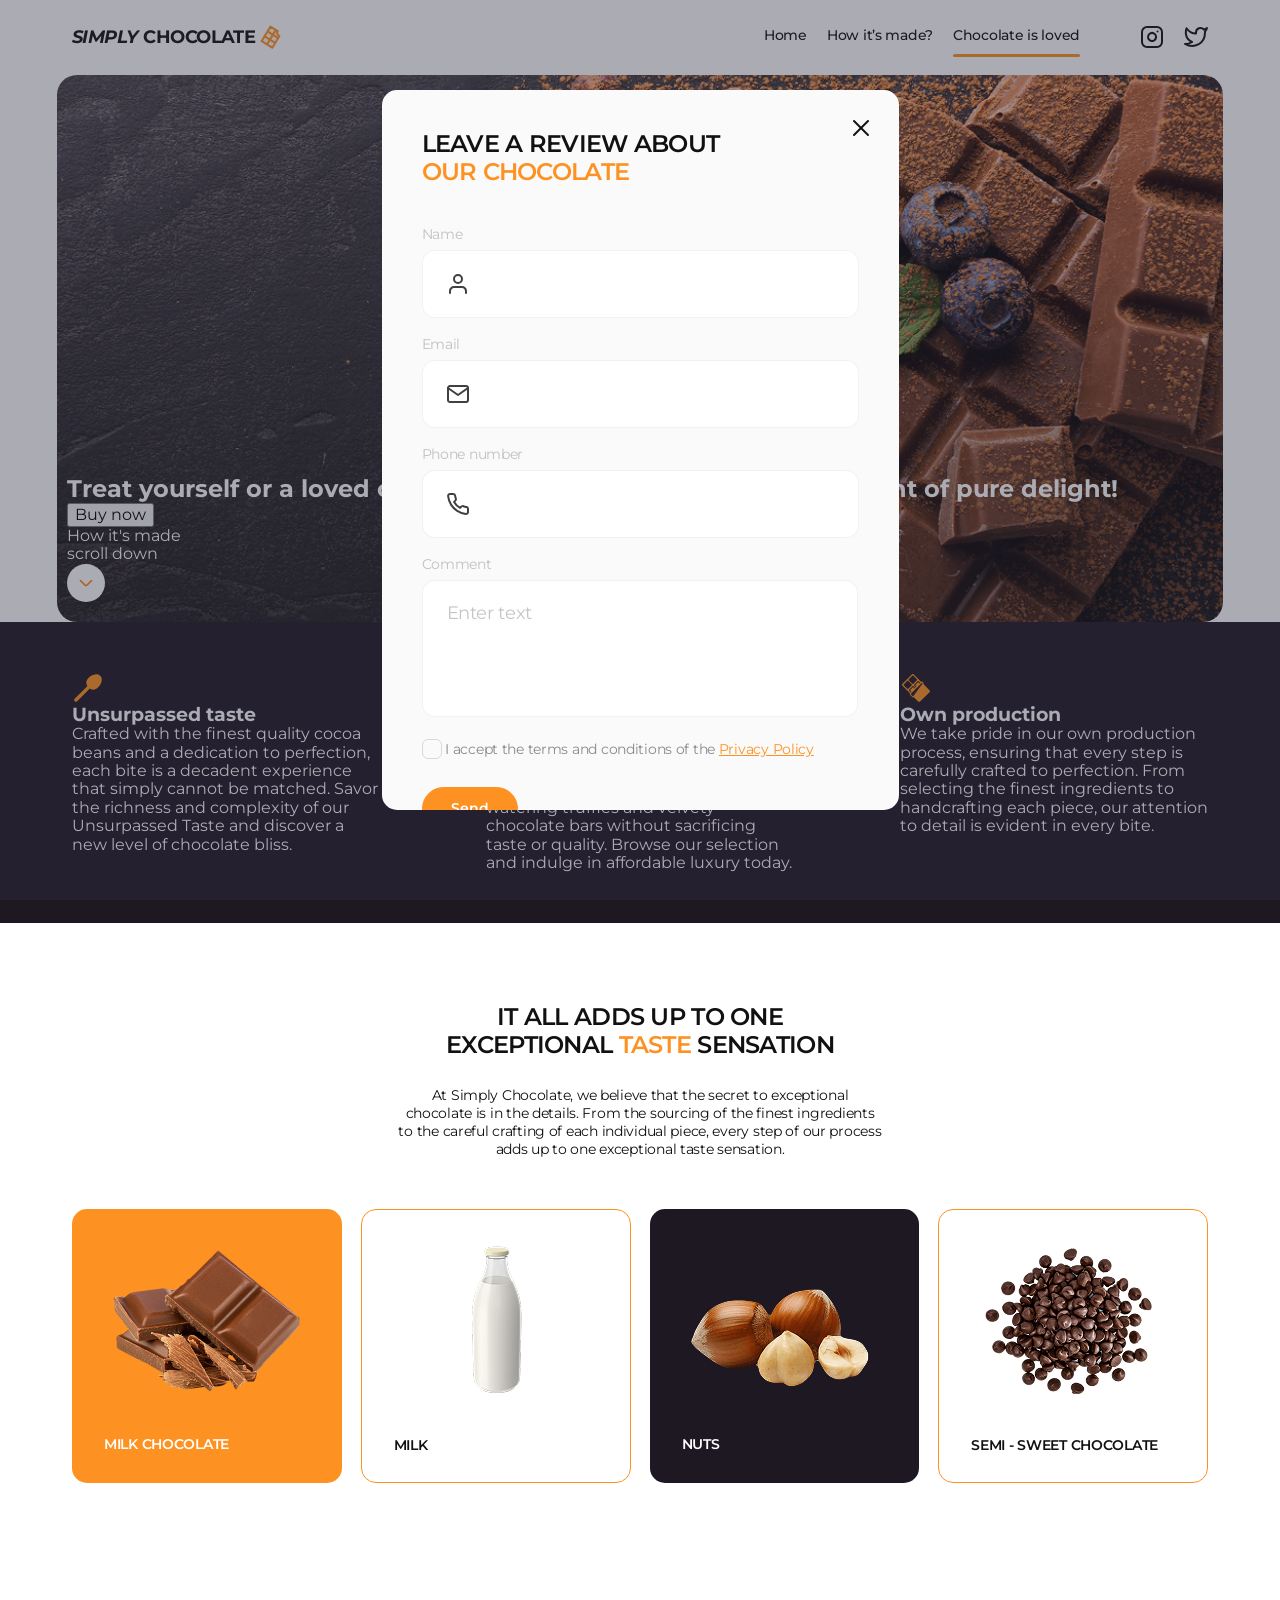
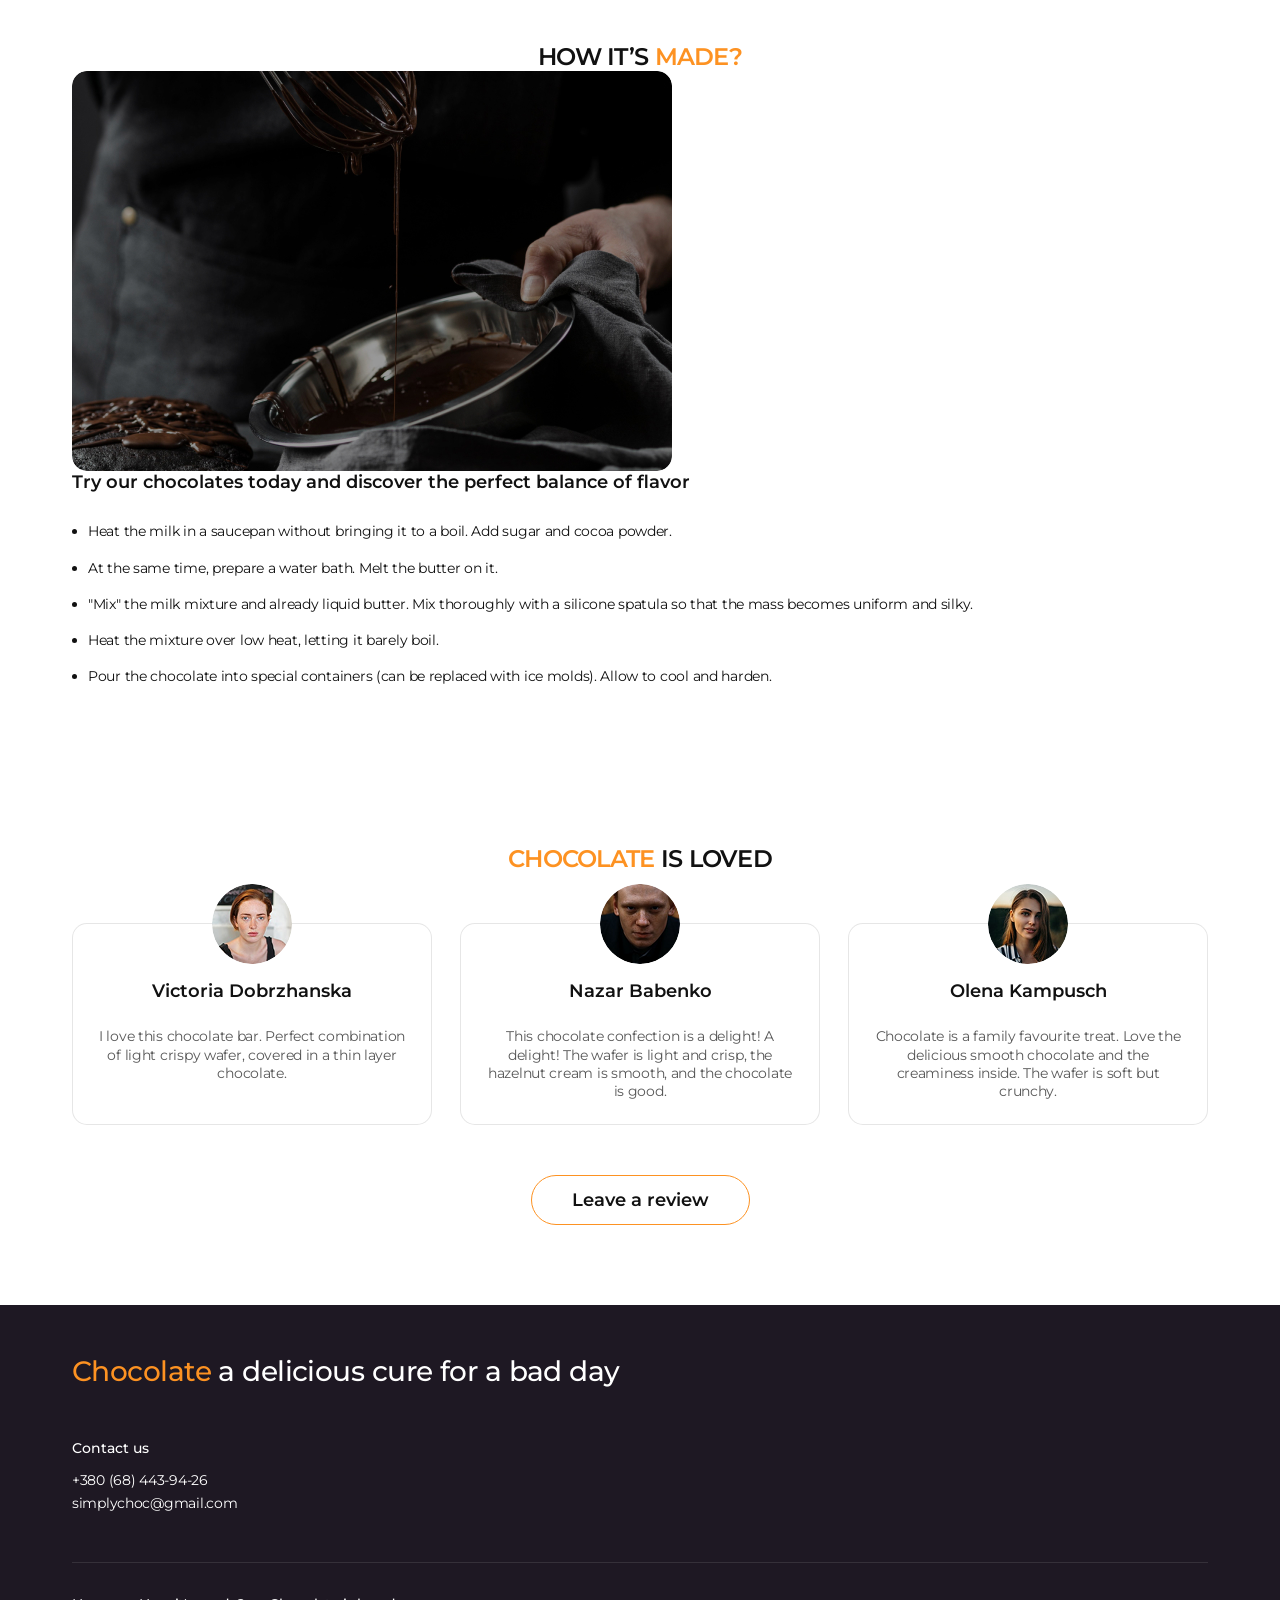
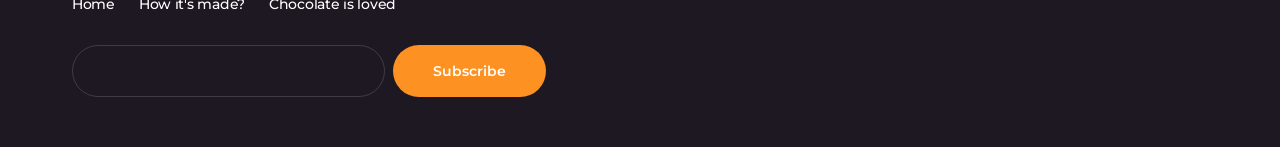
==== commit 3494fce0: "init" ====
--- a/index.html
+++ b/index.html
@@ -281,5 +281,80 @@
         
     </footer>
     <!-- #endregion footer -->
+
+    <!-- #region popup -->
+
+    <div class="backdrop">
+        <!-- hide-popup -->
+        <div class="popup-review">
+            <button class="close-popup">
+                <svg height="28" width="28">
+                    <use href="./images/sprite.svg#icon-x-close"></use>
+                </svg>
+            </button>
+            <p class="leave-review-description">Leave a review about <span class="accent">our chocolate</span></p>
+            <form>
+                <div class="field-wrapper">
+
+                    <label class="label-field" for="user-name">Name</label>
+
+                    <div class="field-wrapper-inner">
+                        <input class="text-field" type="text" id="user-name" name="user-name" required>
+                        <svg class="form-icon" height="24" width="24">
+                            <use href="./images/sprite.svg#icon-user"></use>
+                        </svg>                       
+                    </div>
+                    
+                </div>
+                <div class="field-wrapper">
+                    <label class="label-field" for="user-email">Email</label>
+
+                    <div class="field-wrapper-inner">
+                        <input class="text-field" type="email" id="user-email" name="user-email" required>
+                        <svg class="form-icon" height="24" width="24">
+                            <use href="./images/sprite.svg#icon-mail"></use>
+                        </svg>
+                    </div>
+
+                    
+                </div>
+                <div class="field-wrapper">
+                    <label class="label-field" for="user-phone">Phone number</label>
+
+                    <div class="field-wrapper-inner">
+                        <input class="text-field" type="tel" id="user-phone" name="user-phone">
+
+                        <svg class="form-icon" height="24" width="24">
+                            <use href="./images/sprite.svg#icon-phone"></use>
+                        </svg>
+                    </div>
+                    
+                </div>
+                <div class="field-wrapper">
+                    <label class="label-field" for="user-comment">Comment</label>
+                    <textarea class="comment-field" name="user-comment" id="user-comment" placeholder="Enter text" required></textarea>
+                </div>
+                <div>
+                    <input type="checkbox" id="user-terms" name="user-terms" value="true" required class="input-checkbox visually-hidden">
+                    <label for="user-terms" class="terms-label">
+                        <span class="custom-checkbox">
+                                <svg height="10" width="10" class="check-icon">
+                                    <use href="./images/sprite.svg#icon-check"></use>
+                                </svg>
+                        </span>
+                        I accept the terms and conditions of the <a href="#" class="accent privacy-link">Privacy Policy</a>
+                    </label>                    
+                </div>
+
+                <button type="submit" class="form-submit-btn">Send</button>
+            </form>
+        </div>       
+    </div>
+
+
+    <!-- #endregion popup -->
 </body>
 </html>
+
+
+
--- a/style/styles.css
+++ b/style/styles.css
@@ -2,9 +2,9 @@
 
 /* common */
 
-/* * {
+* {
     box-sizing: border-box; 
-} */
+}
 
 body {
     font-family: "Montserrat", sans-serif;
@@ -548,89 +548,196 @@
 
 /* #endregion footer */
 
-
-
-/* .position-container {
-    max-width: 680px;
-    margin: 20px auto;
-    border: solid 2px black;
-    box-shadow: 0px 4px 6px -1px rgba(0, 0, 0, 0.4);
-    background-color: floralwhite;
-}
-
-.position-inner {
-    max-width: 580px;
-    margin: 20px auto;
-    border: solid 2px blue;
-    position: relative;
-}
-
-.box {
+.backdrop {
+    position: fixed;
+    z-index: 99999;
+    background-color: rgba(46, 47, 66, 0.4);
+    top: 0;
+    left: 0;
+    width: 100%;
+    height: 100%;   
     display: flex;
     justify-content: center;
     align-items: center;
+    transition: opacity 250ms ease-in;
+}
+
+.hide-popup {
+    opacity: 0;
+    pointer-events: none;
+    user-select: none;
+}
+
+.popup-review {
+    position: relative;
+    background-color: #fafafa;
+    width: 517px;
+    height: 80%;
+    max-height: 794px;
+    overflow-y: auto;
+    border-radius: 15px;
+    padding: 40px;
+}
+
+.close-popup {
+    position: absolute;
+    top: 24px;
+    right: 24px;
+    line-height: 0;
+    padding: 0;
+    stroke: #111111;
+    background-color: transparent;
+    border: none;
+    transition: stroke 250ms ease-in;
+}
+
+.close-popup:hover,
+.close-popup:focus {
+    stroke: #FD9222;
+}
+
+.leave-review-description {
+    font-weight: 600;
     font-size: 24px;
-    font-weight: bold;
+    line-height: 1.16;
+    letter-spacing: -0.03em;
+    text-transform: uppercase;
+    width: 310px;
+    margin-bottom: 40px;
+}
+
+.field-wrapper {
+    margin-bottom: 18px;
+}
+
+.field-wrapper-inner {
+    position: relative;
+}
+
+.label-field {
+    display: block;
+    font-weight: 400;
+    font-size: 14px;
+    letter-spacing: -0.02em;
+    color: rgba(64, 64, 64, 0.3);
+    margin-bottom: 8px;
+}
+
+.terms-label {
+    display: inline-block;
+    font-weight: 400;
+    font-size: 14px;
+    letter-spacing: -0.02em;
+    color: rgba(64, 64, 64, 0.6);
+    margin-bottom: 28px;
+}
+
+.text-field {
+    width: 100%;
+    height: 68px;
+    border: 1.50px solid rgba(17, 17, 17, 0.05);
+    transition: border-color 250ms ease-in;
+    border-radius: 13px; 
+    padding: 0 10px 0 62px;
+    font-weight: 400;
+    font-size: 18px;
+    letter-spacing: -0.02em;
+}
+
+.form-icon {
+    position: absolute;
+    top: 50%;
+    transform: translateY(-50%);
+    left: 24px;
+    fill: none;
+    stroke: #404040;
+    transition: stroke 250ms ease-in;
+}
+
+.comment-field {
+    border: 1.50px solid rgba(17, 17, 17, 0.05);
+    transition: border-color 250ms ease-in;
+    border-radius: 13px;
+    padding: 22px 24px;
+    width: 436px;
+    height: 137px;
+    resize: none;
+    font-weight: 400;
+    font-size: 18px;
+    letter-spacing: -0.02em;
+}
+
+.comment-field::placeholder {
+    color: rgba(64, 64, 64, 0.3);   
+}
+
+.text-field:focus,
+.comment-field:focus {
+    border-color: #FD9222;
+    outline: none;
+}
+
+.text-field:focus + .form-icon {
+    stroke: #FD9222;
     
 }
 
-.box.red {
-    background-color: red;
-    border: solid 1px black;
-    width: 120px;
-    height: 120px;
-}
-
-.box.yellow {
-    background-color: yellow;
-    border: solid 1px black;
-    width: 100%;
-    height: 100px;
-    position: fixed;
-    
-}
-
-.box.green {
-    background-color: green;
-    border: solid 1px black;
-    width: 80px;
-    height: 80px;
-} */
-
-.submit-btn {
-    /* background-color: #FD9222;
-    border: 1px solid #111111;
-    color: #FFFFFF;
+.custom-checkbox {
+    height: 20px;
+    width: 20px;
+    border-radius: 6px;
+    border: 1px solid rgba(17, 17, 17, 0.14);
+    transition: background-color 250ms ease-in, border-color 250ms ease-in;
+    display: inline-flex;
+    justify-content: center;
+    align-items: center;
+    fill: none;
+}
+
+.input-checkbox:focus + .terms-label .custom-checkbox {
+    border-color: #FD9222;
+}
+
+.input-checkbox:checked + .terms-label .custom-checkbox  {
+    background-color: #FD9222;
+    fill: #FFFFFF;
+}
+
+
+
+
+.comment-field:focus {
+    border-color: #FD9222;
+    outline: none;
+}
+
+.privacy-link {
+    text-decoration: underline;
+}
+
+.privacy-link:hover,
+.privacy-link:focus {
+    text-decoration: none;
+}
+
+.form-submit-btn {
+    background-color: #FD9222;
+    border: 1px solid #FD9222;
+    border-radius: 100px;
+    padding: 12px 28px;
     font-weight: 600;
     font-size: 14px;
-    border-radius: 100px;
-    padding: 14px 40px;
-    display: block;
-    margin: 20px auto; */
-    /* transition-property: background-color, color; */
-    /* transition-duration: 250ms, 250ms; */
-    /* transition-delay: 100ms; */
-    /* transition-timing-function: ease-in, ease-in; */
-    /* transition: background-color 250ms ease-in, color 250ms ease-in, border-color 250ms ease-in; */
-}
-
-.submit-btn:hover,
-.submit-btn:focus {
-    /* background-color: #FCF1E0;
-    color: #FD9222;
-    border-color: #FD9222; */
-}
-
-
-
-
-
-
-
-
-
-
-
-
-
-
+    color: #fff;
+    transition: background-color 250ms ease-in, color 250ms ease-in;
+}
+
+.form-submit-btn:hover,
+.form-submit-btn:focus {
+    background-color: transparent;
+    color: #111;
+    outline: none;
+}
+
+
+
+
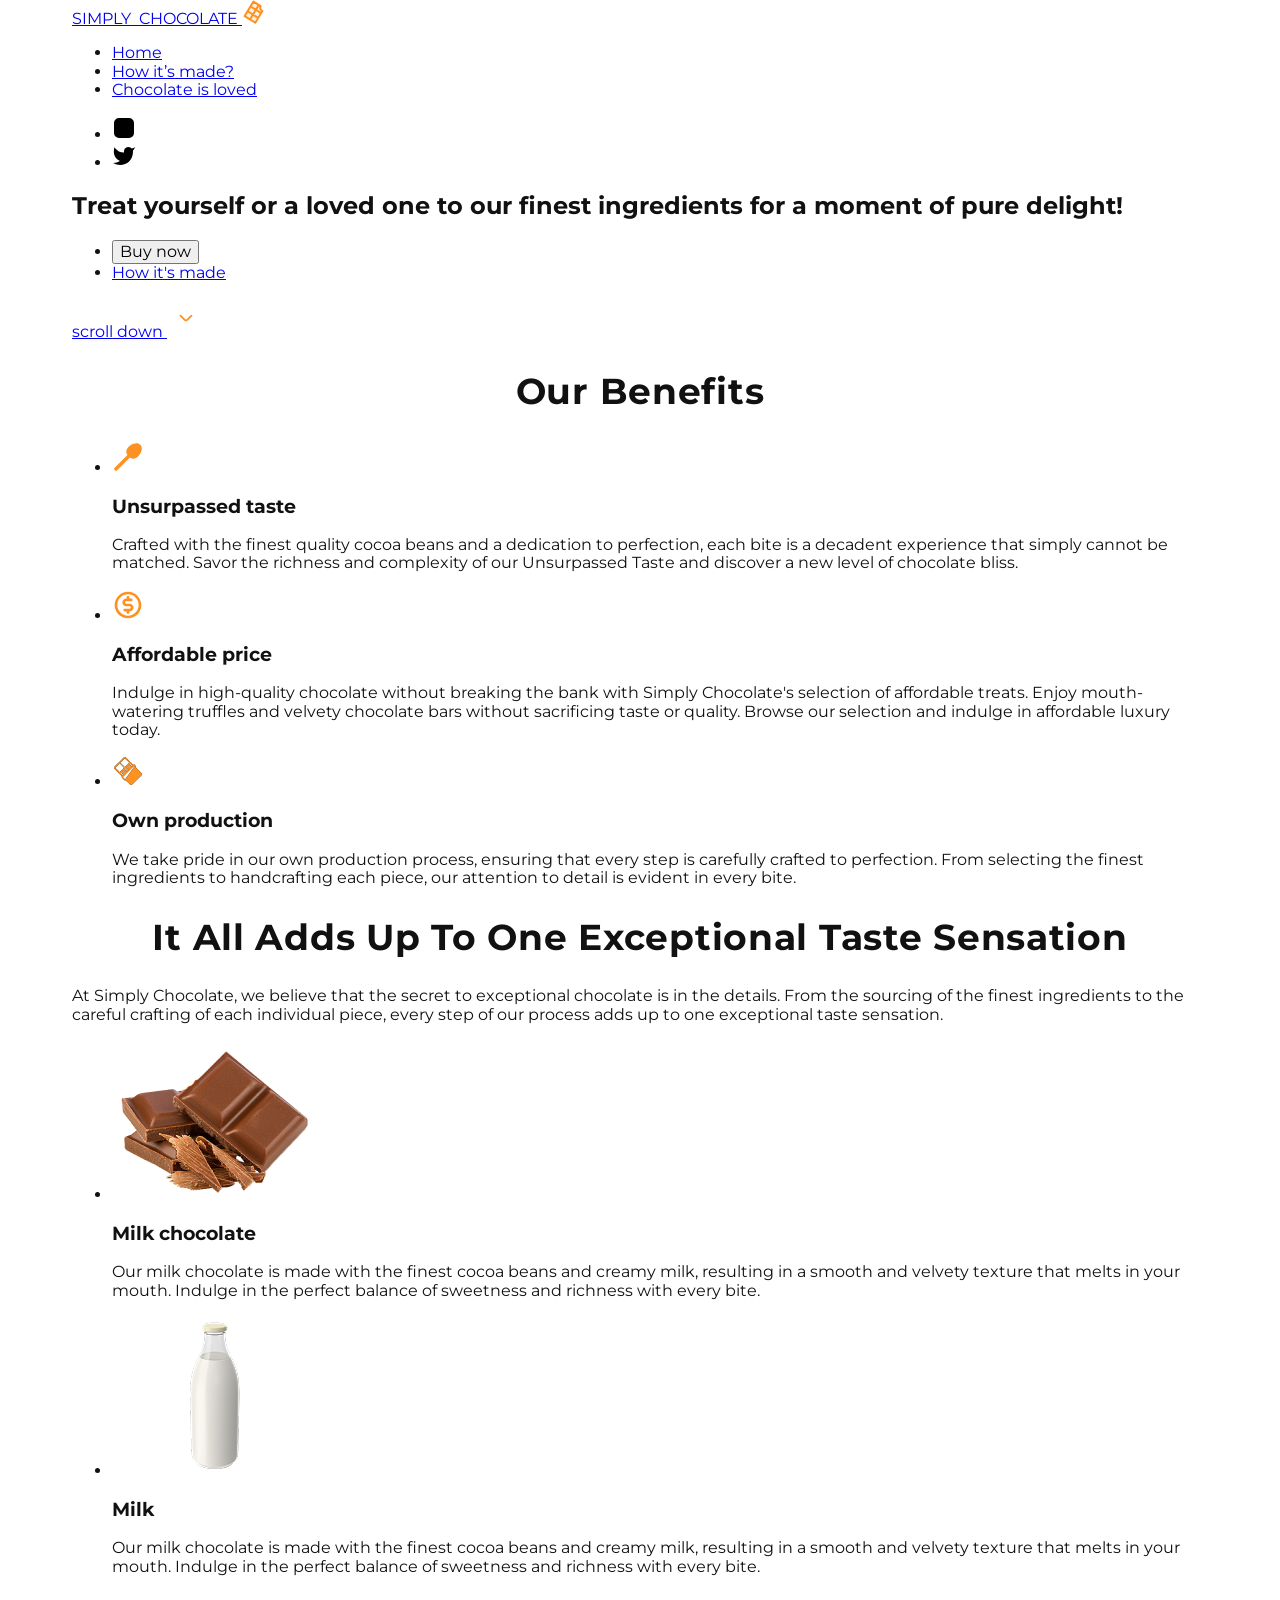
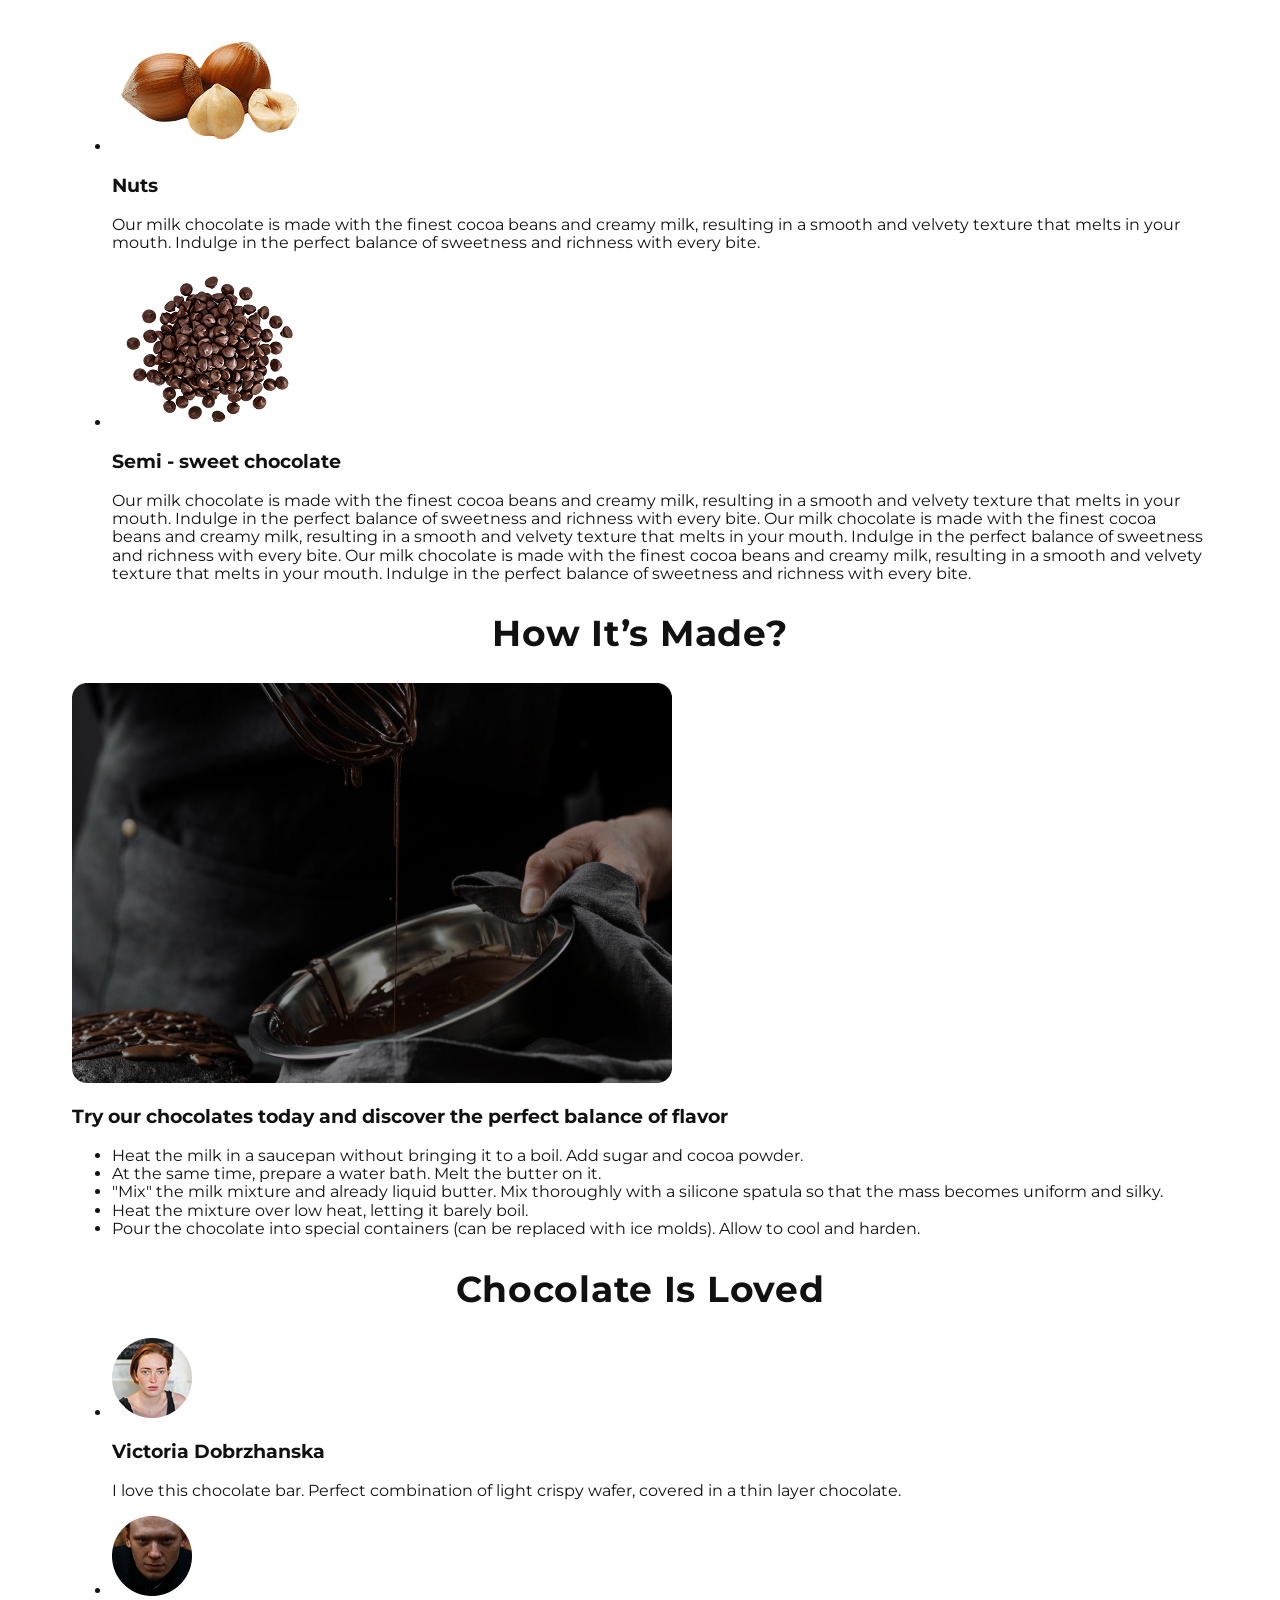
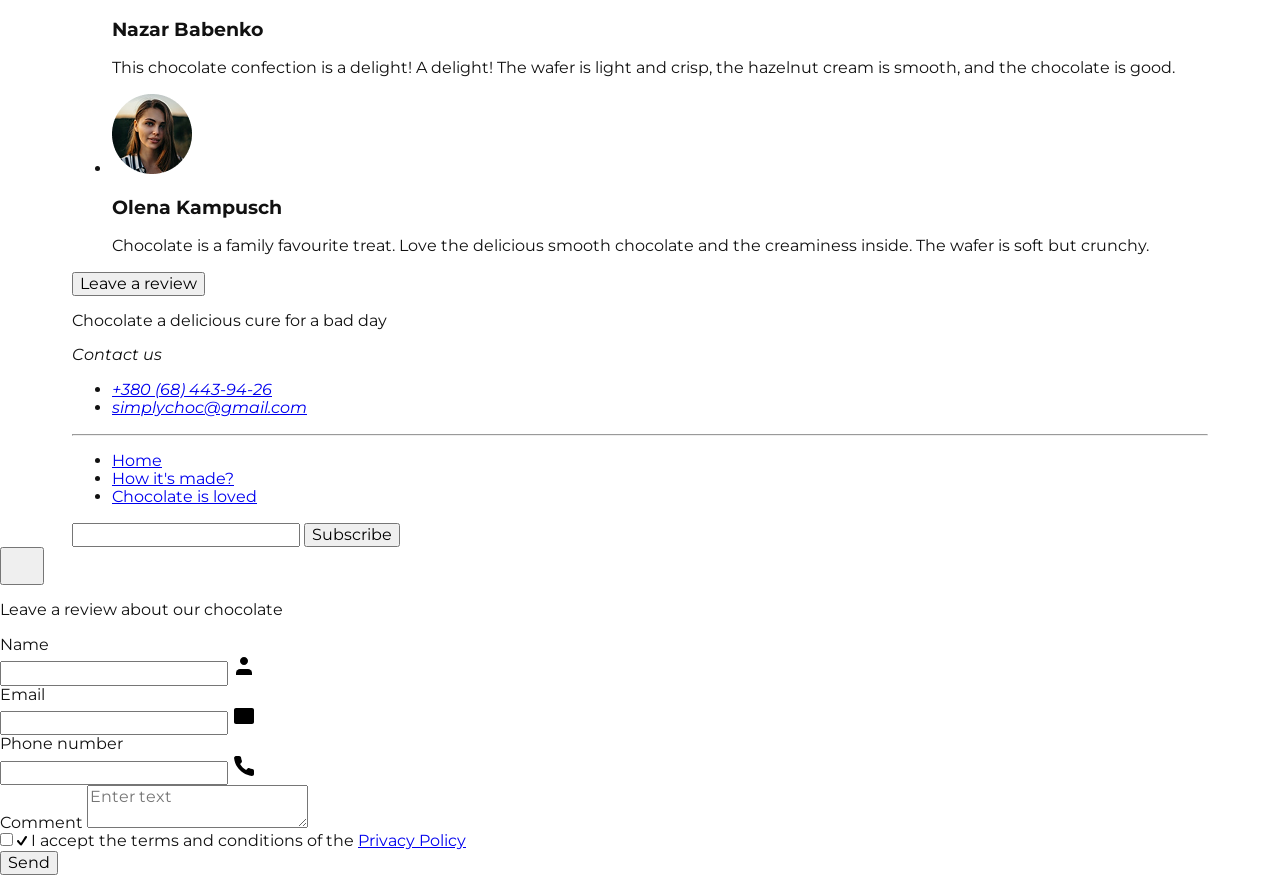
==== commit 1192129e: "init" ====
--- a/index.html
+++ b/index.html
@@ -284,7 +284,7 @@
 
     <!-- #region popup -->
 
-    <div class="backdrop">
+    <div class="backdrop hide-popup">
         <!-- hide-popup -->
         <div class="popup-review">
             <button class="close-popup">
--- a/style/styles.css
+++ b/style/styles.css
@@ -1,7 +1,3 @@
-/* font-family: "Montserrat", sans-serif; */
-
-/* common */
-
 * {
     box-sizing: border-box; 
 }
@@ -11,51 +7,8 @@
     color: #111;
 }
 
-button {
-    font-family: inherit;
-    cursor: pointer;
-}
-
-a {
-    color: inherit;
-    text-decoration: none;
-}
-
-h1,
-h2,
-h3,
-h4,
-h5,
-h6,
-p {
-    margin: 0;
-}
-
-img {
-    display: block;
-}
-
-ul {
-    list-style-type: none;
-    padding: 0;
-    margin: 0;
-}
-
-.visually-hidden {
-  position: absolute;
-  width: 1px;
-  height: 1px;
-  margin: -1px;
-  border: 0;
-  padding: 0; 
-  white-space: nowrap;
-  clip-path: inset(100%);
-  clip: rect(0 0 0 0);
-  overflow: hidden;
-}
-
 .container {
-    width: 1166px;
+    max-width: 1166px;
     margin-left: auto;
     margin-right: auto;
     padding-left: 15px;
@@ -63,681 +16,10 @@
 }
 
 .section-title {
-    font-weight: 600;
-    font-size: 24px;
-    line-height: 1.16;
-    letter-spacing: -0.03em;
-    text-transform: uppercase;
+    font-weight: 700;
+    font-size: 36px;
+    line-height: 1.11111;
+    letter-spacing: 0.02em;
+    text-transform: capitalize;
     text-align: center;
-}
-
-.accent {
-    color: #FD9222; 
-}
-
-.accent-italic {
-    font-style: italic;
-}
-
-
-
-/* common */
-
-/* #region header */
-
-.page-header .container {
-    display: flex;
-    justify-content: space-between;
-    align-items: center;
-    column-gap: 60px;
-}
-
-.page-nav {
-    display: flex;
-    flex-grow: 1;
-    justify-content: space-between;
-    align-items: center;
-}
-
-.logo-link {
-    font-weight: 700;
-    font-size: 18px;
-    line-height: 1.12;
-    letter-spacing: -0.03em;
-    display: flex;
-    align-items: center;
-}
-
-.logo-link img {
-    margin-left: 4px;
-}
-
-.nav-list {
-    display: flex;
-    justify-content: flex-end;
-    column-gap: 20px;
-    flex-grow: 1;
-}
-
-.nav-list-item {
-    
-}
-
-.nav-item-link {
-    font-weight: 500;
-    font-size: 14px;
-    line-height: 1.14;
-    letter-spacing: -0.02em;
-    transition: color 250ms ease-in;
-    display: block;
-    padding: 28px 0;
-}
-
-.active-link::after {
-    content: "";
-    display: block;
-    height: 3px;
-    border-radius: 10px;
-    width: 100%;
-    background-color: #FD9222;
-    position: relative;
-    top: 10px;
-
-}
-
-.nav-item-link:hover,
-.nav-item-link:focus {
-    color: #FD9222;
-}
-
-.social-list {
-    display: flex;
-    column-gap: 20px;
-}
-
-.social-list-item {
-
-}
-.social-item-link {
-    /* height: 60px;
-    width: 60px; */
-    /* background-color: aqua; */
-    display: flex;
-    justify-content: center;
-    align-items: center;
-    /* border-radius: 50%; */
-    /* transition: background-color 250ms ease-in; */
-    stroke: #111;
-    fill: none;
-}
-
-.social-item-link svg {
-    transition: stroke 250ms ease-in;
-}
-
-.social-item-link:hover,
-.social-item-link:focus {
-    /* background-color: antiquewhite; */
-}
-
-.social-item-link:hover svg,
-.social-item-link:focus svg {
-    stroke: #FD9222;
-}
-
-
-
-/* #endregion header */
-
-/* #region hero */
-
-.hero-section .container {
-    padding: 400px 10px 20px 10px;
-    border-radius: 20px;
-    background-image: url("./../images/hero/hero.jpg");
-    background-position: center;
-    background-size: cover; 
-    background-repeat: no-repeat;
-    color: #FFFFFF;
-}
-
-.main-title {
-    
-}
-
-.hero-actions-list {
-
-}
-
-
-
-/* #endregion hero */
-
-.benefits {
-    background-color: #1E1823;
-    padding-top: 50px;
-    padding-bottom: 51px;
-    color: #FFFFFF;
-}
-
-.benefits-list {
-    display: flex;
-    justify-content: space-between;
-    column-gap: 88px;
-}
-
-.benefits-list-item {
-    width: 308px;
-}
-
-/* #region sensation */
-
-.sensation {
-    padding-top: 80px;
-    padding-bottom: 80px;
-}
-
-.sensation-title {
-    width: 411px;
-    margin: 0 auto 28px auto;
-}
-
-.sensation-description {
-    font-weight: 400;
-    font-size: 14px;
-    line-height: 1.28;
-    letter-spacing: -0.02em;
-    text-align: center;
-    width: 486px;
-    margin: 0 auto 50px auto;
-}
-
-.sensation-list {
-    display: flex;
-    flex-wrap: wrap;
-    gap: 19px;
-}
-
-.sensation-list-item {
-    position: relative;
-    border-radius: 15px;
-    padding: 30px 32px 28px 32px;
-    width: calc((100% - (19px * 3)) / 4);
-    overflow: hidden;
-}
-
-.sensation-item-overlay {
-    background-color: #FCF1E0;
-    padding: 20px;
-    top: 0;
-    left: 0;
-    width: 100%;
-    height: 100%;
-    color: #111111;
-    position: absolute;
-    transform: translateY(100%);
-    overflow: auto;
-    transition: transform 300ms ease-in-out;
-}
-
-.sensation-list-item:hover .sensation-item-overlay {
-    transform: translateY(0);
-}
-
-.sensation-list-item h3 {
-    font-weight: 600;
-    font-size: 14px;
-    line-height: 1.29;
-    letter-spacing: -0.02em;
-    text-transform: uppercase;
-    margin-top: 36px;
-}
-
-.sensation-list-item.accent-red {
-    background-color: #FD9222;
-    color: #FFFFFF;
-}
-
-.sensation-list-item.accent-blue {
-    background-color: #FFFFFF;
-    border: 1px solid #FD9222;
-    color: #111111;
-}
-
-.sensation-list-item.accent-green {
-    background-color: #1E1823;
-    color: #FFFFFF;
-}
-
-.sensation-list-item.accent-yellow {
-    background-color: #FFFFFF;
-    border: 1px solid #FD9222;
-    color: #111111;
-}
-
-/* #endregion sensation */
-
-/* #region made */
-
-.made-section {
-    padding-top: 80px;
-    padding-bottom: 80px;
-}
-
-.made-img {
-    border-radius: 15px;
-}
-
-.made-subtitle {
-    font-weight: 600;
-    font-size: 18px;
-    line-height: 1.33;
-    margin-bottom: 28px;
-}
-
-.made-list {
-    padding-left: 16px;
-}
-
-.made-list-item {
-    font-weight: 400;
-    font-size: 14px;
-    line-height: 1.29;
-    letter-spacing: -0.02em;
-    list-style: disc;
-    margin-bottom: 18px;
-}
-
-.made-list-item:last-child {
-    margin-bottom: 0;
-}
-
-/* #endregion made */
-
-/* #region feedback */
-
-.feedback-section {
-    padding-top: 80px;
-    padding-bottom: 80px;
-}
-
-.feedback-list {
-    display: flex;
-    gap: 28px;
-    margin-top: 50px;
-    margin-bottom: 50px;
-}
-
-.feedback-list-item {
-    position: relative;
-    background-color: #FFFFFF;
-    border: 1px solid rgba(17, 17, 17, 0.1);
-    border-radius: 15px;
-    padding: 56px 24px 24px 24px;
-    text-align: center;
-    width: calc((100% - (28px * 2)) / 3);
-}
-
-.feedback-img {
-    width: 80px;
-    height: 80px;
-    border-radius: 50%;
-    margin: 0 auto 18px auto;
-    position: absolute;
-    top: -40px;
-    left: 50%;
-    transform: translateX(-50%);
-}
-
-.feedback-name {
-    font-weight: 600;
-    font-size: 18px;
-    line-height: 1.33;
-    text-align: center;
-    margin-bottom: 24px;
-}
-
-.feedback-text {
-    font-weight: 400;
-    font-size: 14px;
-    line-height: 1.29;
-    letter-spacing: -0.02em;
-    text-align: center;
-    color: rgba(17, 17, 17, 0.7);
-}
-
-.feedback-btn {
-    background-color: transparent;
-    color: #111111;
-    font-weight: 600;
-    font-size: 18px;
-    border: 1px solid #FD9222;
-    border-radius: 100px;
-    padding: 14px 40px;
-    display: block;
-    margin: 0 auto;
-    transition: background-color 250ms ease-in, color 250ms ease-in;
-}
-
-.feedback-btn:hover,
-.feedback-btn:focus {
-    background-color: #FD9222;
-    color: #FFFFFF;
-}
-
-/* #endregion feedback */
-
-
-
-
-
-
-/* #region footer */
-
-.page-footer {
-    background-color: #1E1823;
-    color: #FFFFFF;
-    padding-top: 50px;
-    padding-bottom: 50px;
-}
-
-.footer-slogan {
-    font-weight: 500;
-    font-size: 28px;
-    line-height: 1.21;
-    letter-spacing: -0.02em;
-    margin-bottom: 50px;
-}
-
-.footer-address {
-    font-style: normal;
-    margin-bottom: 50px;
-}
-
-.footer-address-title {
-    font-weight: 500;
-    font-size: 14px;
-    line-height: 1.29;
-    margin-bottom: 14px;
-}
-
-.footer-contacts-list {
-    display: flex;
-    flex-direction: column;
-    gap: 4px;
-}
-
-.footer-contact-link {
-    font-weight: 400;
-    font-size: 14px;
-    line-height: 1.29;
-    letter-spacing: -0.02em;
-}
-
-.footer-contact-link:hover,
-.footer-contact-link:focus {
-    color: #FD9222;
-}
-
-.footer-divider {
-    border: none;
-    border-top: 1px solid rgba(255, 255, 255, 0.1);
-    margin-bottom: 32px;
-}
-
-.footer-nav-list {
-    display: flex;
-    gap: 24px;
-    margin-bottom: 32px;
-}
-
-.footer-nav-link {
-    font-weight: 500;
-    font-size: 14px;
-    line-height: 1.14;
-    letter-spacing: -0.02em;
-}
-
-.footer-nav-link:hover,
-.footer-nav-link:focus {
-    color: #FD9222;
-}
-
-.footer-form {
-    display: flex;
-    gap: 8px;
-}
-
-.footer-input {
-    background-color: transparent;
-    border: 1.5px solid rgba(255, 255, 255, 0.15);
-    border-radius: 30px;
-    padding: 14px 24px;
-    color: #FFFFFF;
-    font-weight: 400;
-    font-size: 18px;
-    line-height: 1.22;
-    letter-spacing: -0.02em;
-    width: 313px;
-}
-
-.footer-input::placeholder {
-    color: rgba(255, 255, 255, 0.5);
-}
-
-.footer-input:focus {
-    outline: none;
-    border-color: #FD9222;
-}
-
-.footer-submit-btn {
-    background-color: #FD9222;
-    color: #FFFFFF;
-    font-weight: 600;
-    font-size: 14px;
-    border: none;
-    border-radius: 100px;
-    padding: 17px 40px;
-}
-
-.footer-submit-btn:hover,
-.footer-submit-btn:focus {
-    background-color: #FCF1E0;
-    color: #FD9222;
-}
-
-/* #endregion footer */
-
-.backdrop {
-    position: fixed;
-    z-index: 99999;
-    background-color: rgba(46, 47, 66, 0.4);
-    top: 0;
-    left: 0;
-    width: 100%;
-    height: 100%;   
-    display: flex;
-    justify-content: center;
-    align-items: center;
-    transition: opacity 250ms ease-in;
-}
-
-.hide-popup {
-    opacity: 0;
-    pointer-events: none;
-    user-select: none;
-}
-
-.popup-review {
-    position: relative;
-    background-color: #fafafa;
-    width: 517px;
-    height: 80%;
-    max-height: 794px;
-    overflow-y: auto;
-    border-radius: 15px;
-    padding: 40px;
-}
-
-.close-popup {
-    position: absolute;
-    top: 24px;
-    right: 24px;
-    line-height: 0;
-    padding: 0;
-    stroke: #111111;
-    background-color: transparent;
-    border: none;
-    transition: stroke 250ms ease-in;
-}
-
-.close-popup:hover,
-.close-popup:focus {
-    stroke: #FD9222;
-}
-
-.leave-review-description {
-    font-weight: 600;
-    font-size: 24px;
-    line-height: 1.16;
-    letter-spacing: -0.03em;
-    text-transform: uppercase;
-    width: 310px;
-    margin-bottom: 40px;
-}
-
-.field-wrapper {
-    margin-bottom: 18px;
-}
-
-.field-wrapper-inner {
-    position: relative;
-}
-
-.label-field {
-    display: block;
-    font-weight: 400;
-    font-size: 14px;
-    letter-spacing: -0.02em;
-    color: rgba(64, 64, 64, 0.3);
-    margin-bottom: 8px;
-}
-
-.terms-label {
-    display: inline-block;
-    font-weight: 400;
-    font-size: 14px;
-    letter-spacing: -0.02em;
-    color: rgba(64, 64, 64, 0.6);
-    margin-bottom: 28px;
-}
-
-.text-field {
-    width: 100%;
-    height: 68px;
-    border: 1.50px solid rgba(17, 17, 17, 0.05);
-    transition: border-color 250ms ease-in;
-    border-radius: 13px; 
-    padding: 0 10px 0 62px;
-    font-weight: 400;
-    font-size: 18px;
-    letter-spacing: -0.02em;
-}
-
-.form-icon {
-    position: absolute;
-    top: 50%;
-    transform: translateY(-50%);
-    left: 24px;
-    fill: none;
-    stroke: #404040;
-    transition: stroke 250ms ease-in;
-}
-
-.comment-field {
-    border: 1.50px solid rgba(17, 17, 17, 0.05);
-    transition: border-color 250ms ease-in;
-    border-radius: 13px;
-    padding: 22px 24px;
-    width: 436px;
-    height: 137px;
-    resize: none;
-    font-weight: 400;
-    font-size: 18px;
-    letter-spacing: -0.02em;
-}
-
-.comment-field::placeholder {
-    color: rgba(64, 64, 64, 0.3);   
-}
-
-.text-field:focus,
-.comment-field:focus {
-    border-color: #FD9222;
-    outline: none;
-}
-
-.text-field:focus + .form-icon {
-    stroke: #FD9222;
-    
-}
-
-.custom-checkbox {
-    height: 20px;
-    width: 20px;
-    border-radius: 6px;
-    border: 1px solid rgba(17, 17, 17, 0.14);
-    transition: background-color 250ms ease-in, border-color 250ms ease-in;
-    display: inline-flex;
-    justify-content: center;
-    align-items: center;
-    fill: none;
-}
-
-.input-checkbox:focus + .terms-label .custom-checkbox {
-    border-color: #FD9222;
-}
-
-.input-checkbox:checked + .terms-label .custom-checkbox  {
-    background-color: #FD9222;
-    fill: #FFFFFF;
-}
-
-
-
-
-.comment-field:focus {
-    border-color: #FD9222;
-    outline: none;
-}
-
-.privacy-link {
-    text-decoration: underline;
-}
-
-.privacy-link:hover,
-.privacy-link:focus {
-    text-decoration: none;
-}
-
-.form-submit-btn {
-    background-color: #FD9222;
-    border: 1px solid #FD9222;
-    border-radius: 100px;
-    padding: 12px 28px;
-    font-weight: 600;
-    font-size: 14px;
-    color: #fff;
-    transition: background-color 250ms ease-in, color 250ms ease-in;
-}
-
-.form-submit-btn:hover,
-.form-submit-btn:focus {
-    background-color: transparent;
-    color: #111;
-    outline: none;
-}
-
-
-
-
+}
